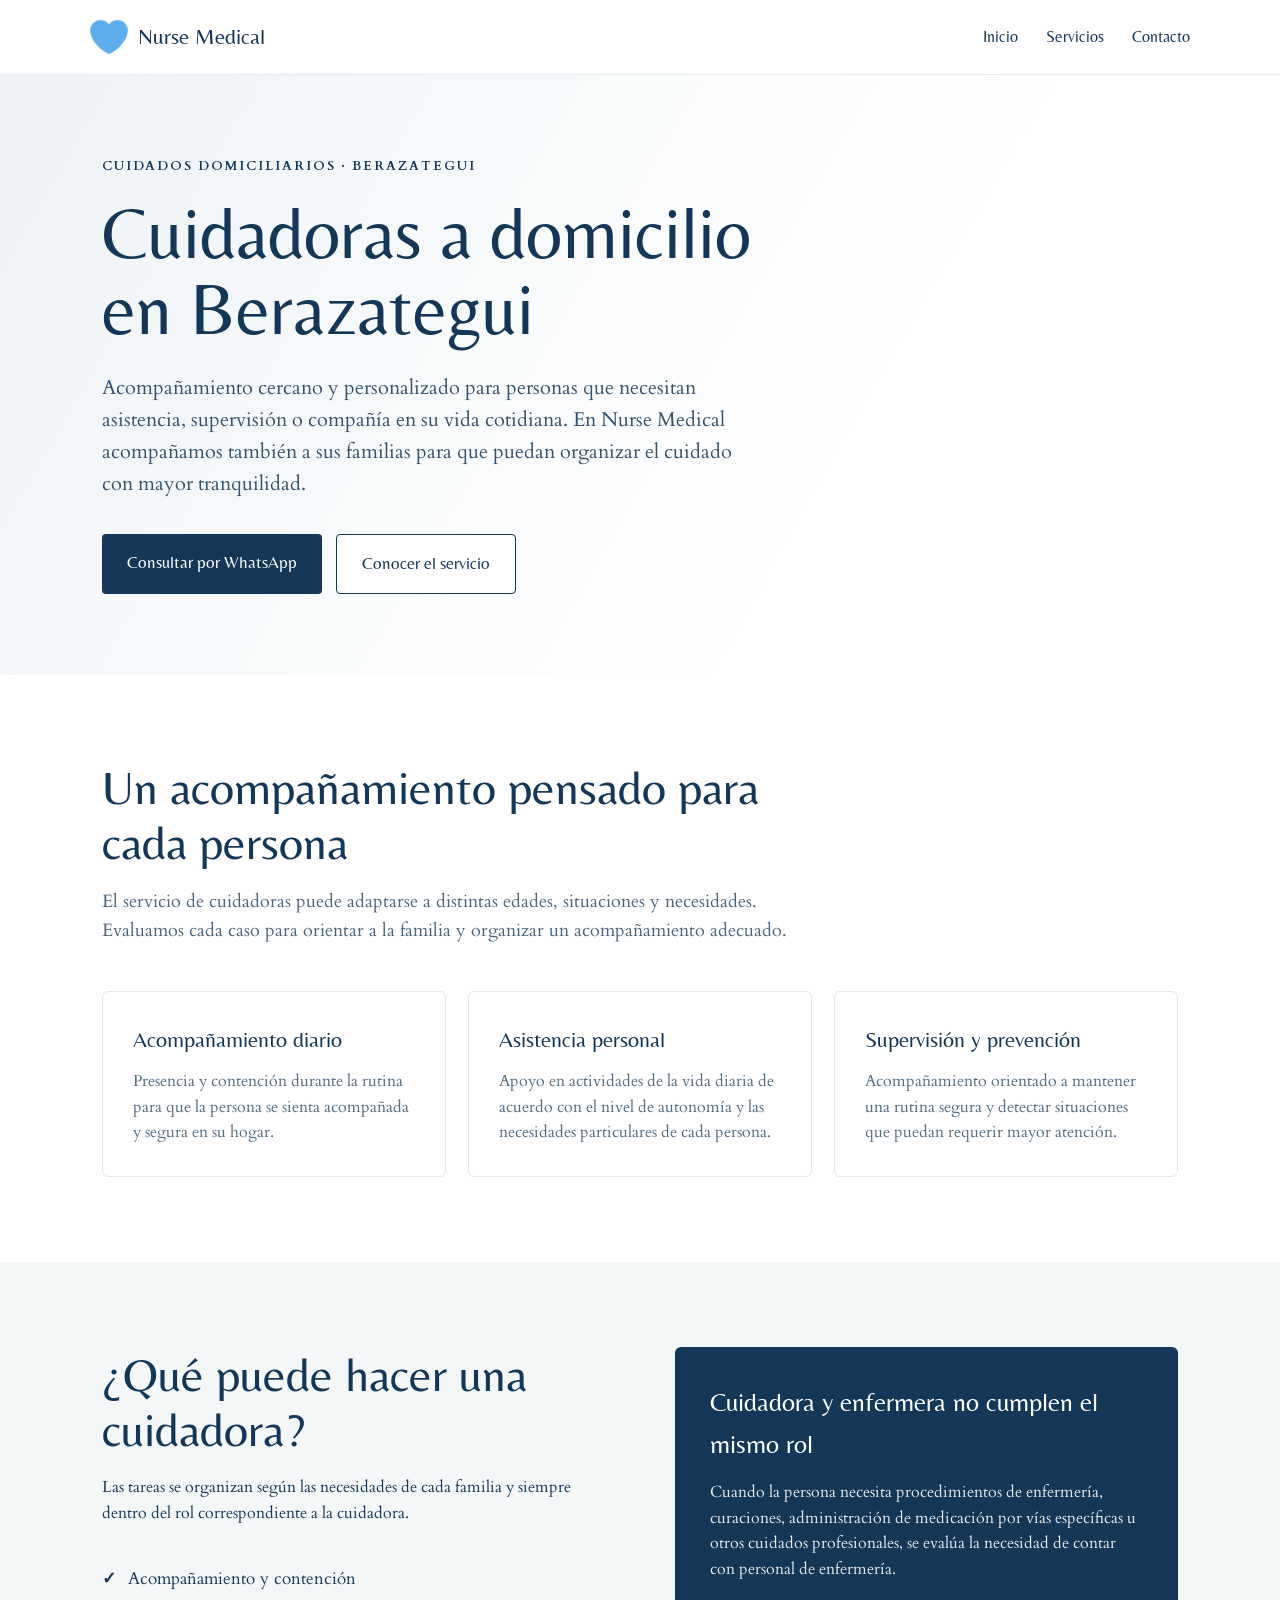
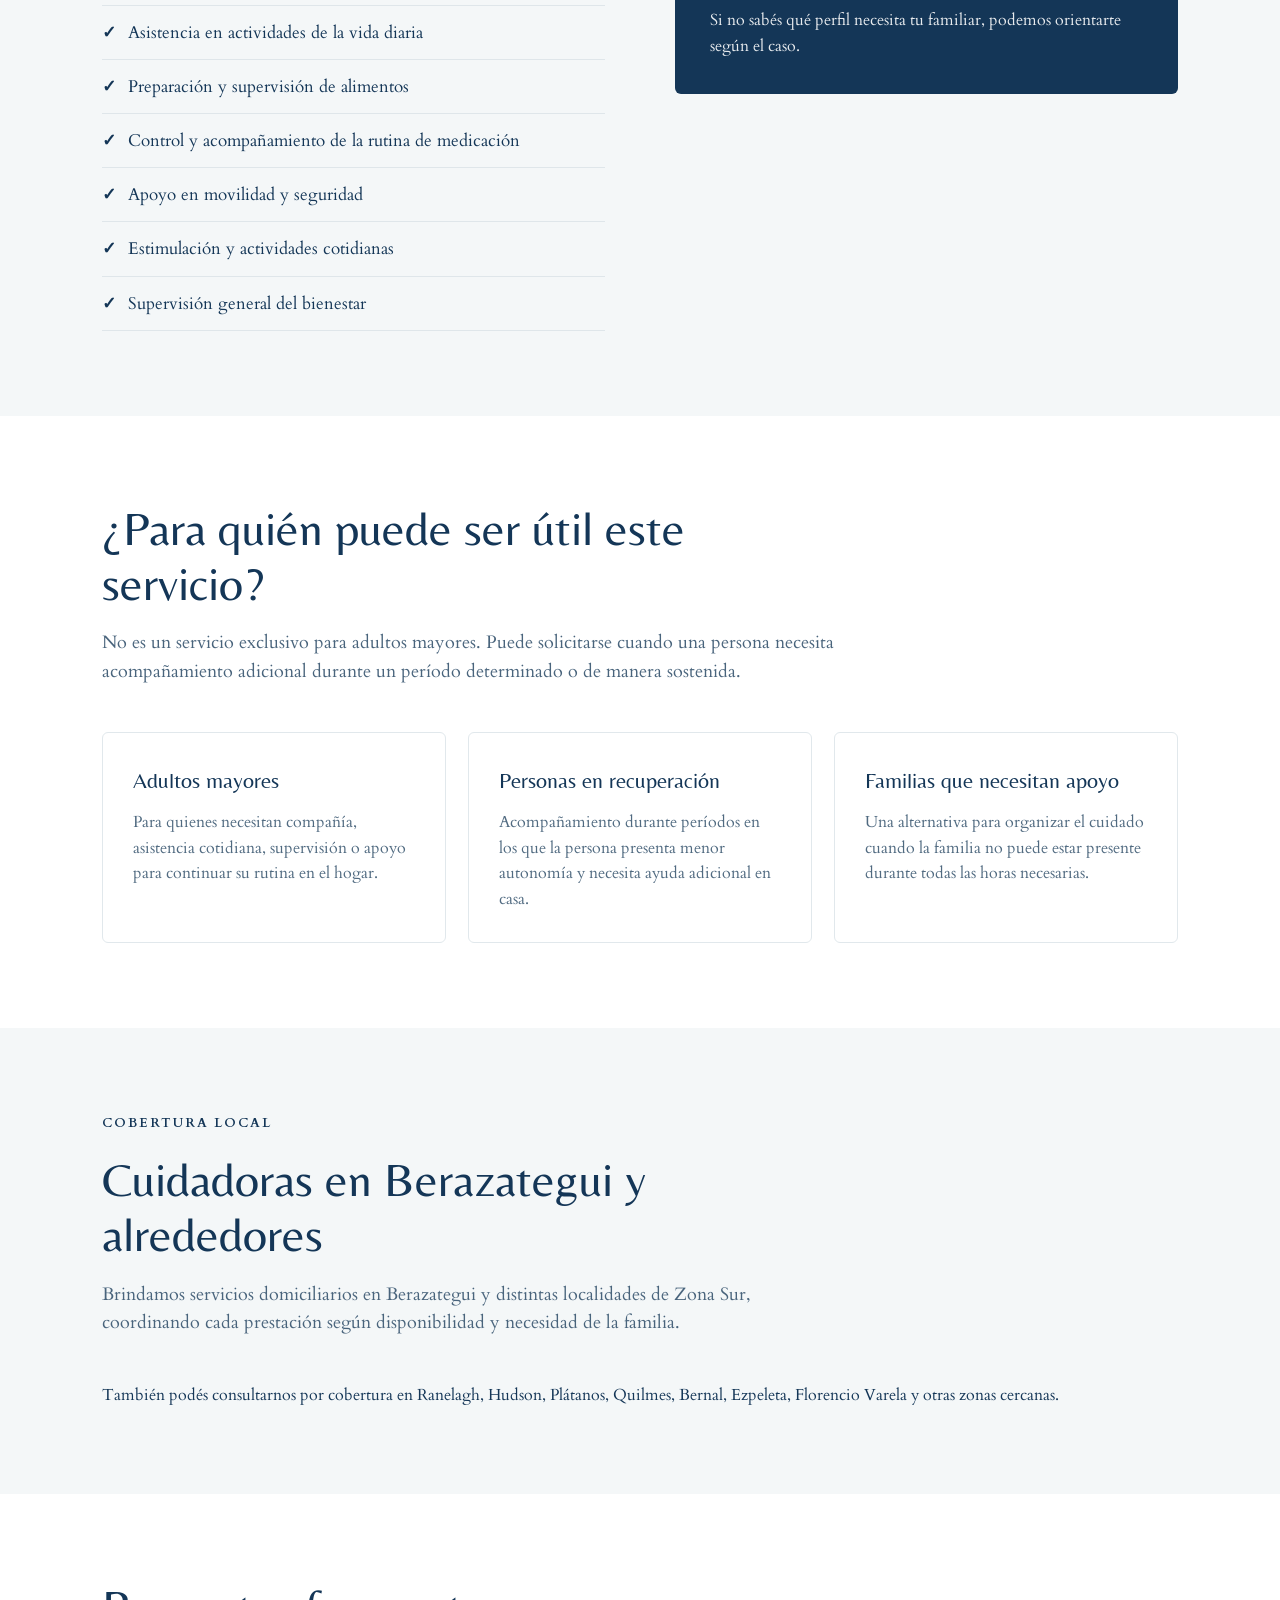
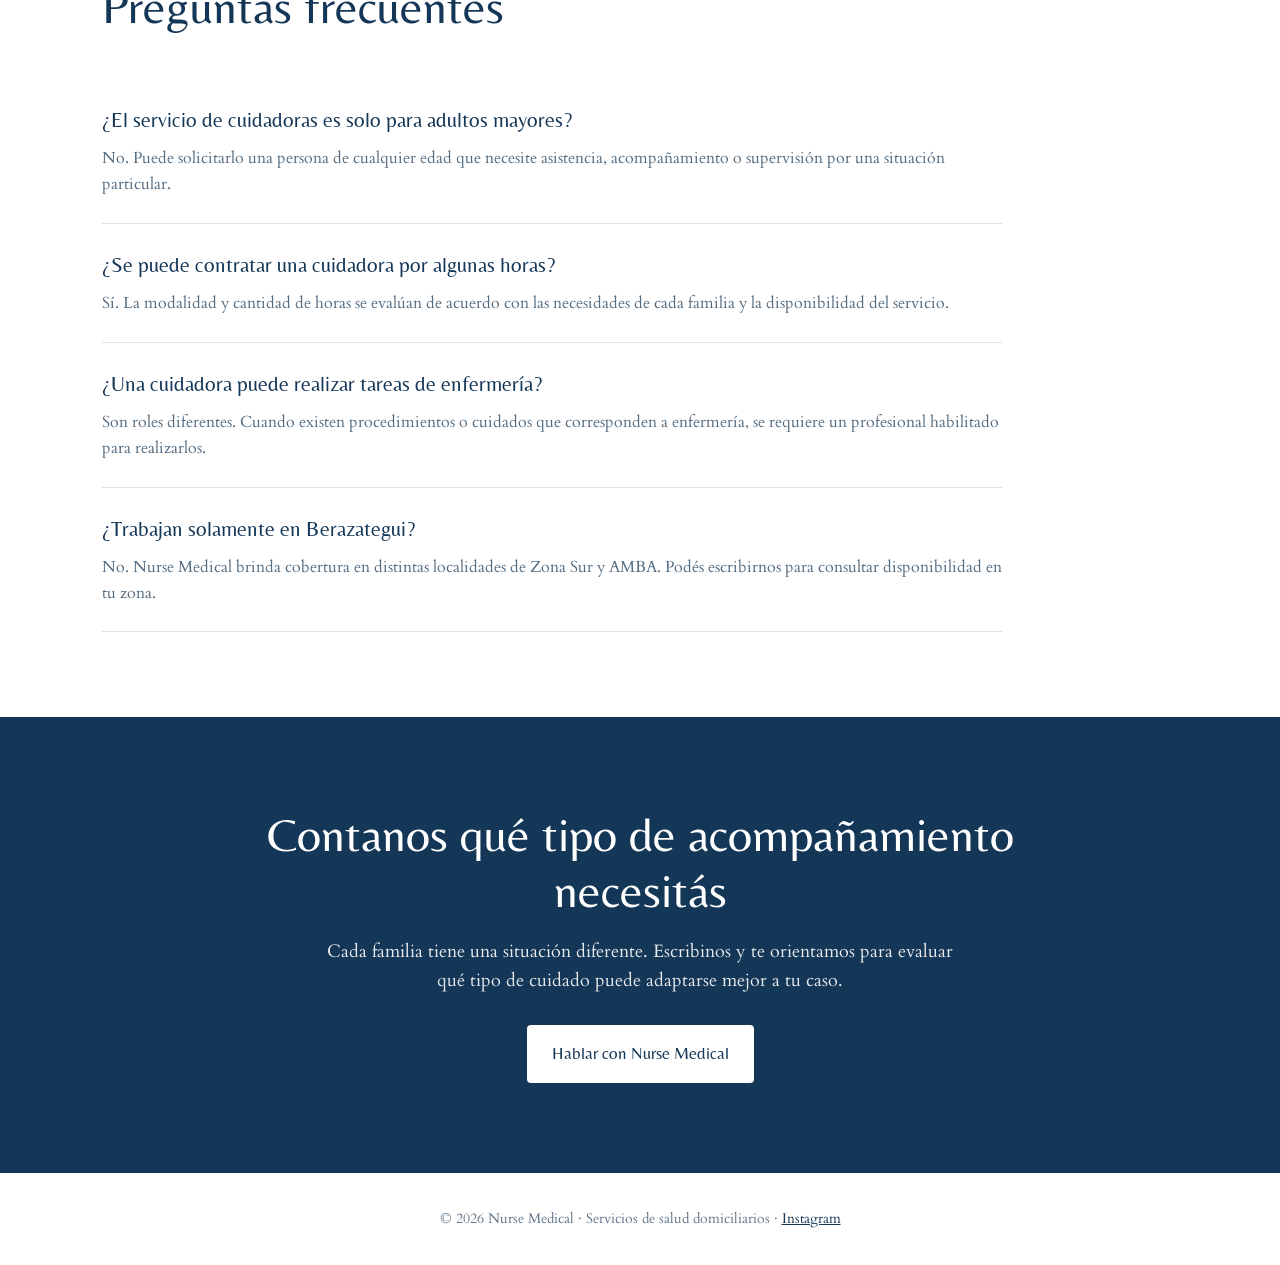
==== cuidadoras-berazategui.html @ 42926d57 "cuidadoras-berazategui.html" ====
<!DOCTYPE html>
<html lang="es-AR">

<head>
  <meta charset="UTF-8">
  <meta name="viewport" content="width=device-width, initial-scale=1.0">

  <title>Cuidadoras en Berazategui | Cuidados a domicilio | Nurse Medical</title>

  <meta name="description"
    content="Servicio de cuidadoras a domicilio en Berazategui. Acompañamiento personalizado para adultos mayores y personas que necesitan asistencia en su rutina diaria.">

  <meta name="robots" content="index, follow">

  <link rel="canonical" href="https://nursemedical.com.ar/cuidadoras-berazategui.html">

  <link rel="icon" type="image/png" href="icon.png">

  <link
    href="https://fonts.googleapis.com/css2?family=Belleza&family=Cardo:wght@400;700&display=swap"
    rel="stylesheet">

  <style>
    * {
      box-sizing: border-box;
      margin: 0;
      padding: 0;
    }

    html {
      scroll-behavior: smooth;
    }

    body {
      font-family: "Cardo", serif;
      color: #143657;
      background: #ffffff;
      line-height: 1.6;
    }

    h1,
    h2,
    h3,
    nav,
    .button {
      font-family: "Belleza", sans-serif;
    }

    header {
      background: #ffffff;
      border-bottom: 1px solid #e8edf1;
      padding: 18px 7%;
      display: flex;
      justify-content: space-between;
      align-items: center;
      position: sticky;
      top: 0;
      z-index: 10;
    }

    .brand {
      display: flex;
      align-items: center;
      gap: 10px;
      text-decoration: none;
      color: #143657;
      font-family: "Belleza", sans-serif;
      font-size: 22px;
    }

    .brand img {
      width: 38px;
      height: 38px;
      object-fit: contain;
    }

    nav {
      display: flex;
      gap: 28px;
    }

    nav a {
      text-decoration: none;
      color: #143657;
      font-size: 16px;
    }

    nav a:hover {
      opacity: .65;
    }

    .hero {
      min-height: 600px;
      display: flex;
      align-items: center;
      padding: 80px 8%;
      background:
        linear-gradient(120deg, #edf3f6 0%, #ffffff 65%);
    }

    .hero-content {
      max-width: 720px;
    }

    .eyebrow {
      text-transform: uppercase;
      letter-spacing: 2px;
      font-size: 13px;
      margin-bottom: 18px;
      font-weight: bold;
    }

    h1 {
      font-size: clamp(42px, 6vw, 72px);
      line-height: 1.05;
      font-weight: 400;
      margin-bottom: 26px;
    }

    .hero p {
      font-size: 20px;
      max-width: 650px;
      margin-bottom: 34px;
      color: #34516c;
    }

    .buttons {
      display: flex;
      gap: 14px;
      flex-wrap: wrap;
    }

    .button {
      display: inline-block;
      padding: 15px 25px;
      border-radius: 4px;
      text-decoration: none;
      font-size: 17px;
      transition: .2s;
    }

    .button-primary {
      background: #143657;
      color: white;
    }

    .button-secondary {
      border: 1px solid #143657;
      color: #143657;
      background: white;
    }

    .button:hover {
      transform: translateY(-2px);
    }

    section {
      padding: 85px 8%;
    }

    .section-light {
      background: #f4f7f8;
    }

    .section-header {
      max-width: 740px;
      margin-bottom: 45px;
    }

    h2 {
      font-size: clamp(32px, 4vw, 48px);
      font-weight: 400;
      line-height: 1.15;
      margin-bottom: 18px;
    }

    .section-header p {
      font-size: 18px;
      color: #49647c;
    }

    .grid {
      display: grid;
      grid-template-columns: repeat(3, 1fr);
      gap: 22px;
    }

    .card {
      background: white;
      padding: 30px;
      border: 1px solid #e1e8ec;
      border-radius: 6px;
    }

    .card h3 {
      font-size: 22px;
      margin-bottom: 12px;
      font-weight: 400;
    }

    .card p {
      color: #506a80;
    }

    .split {
      display: grid;
      grid-template-columns: 1fr 1fr;
      gap: 70px;
      align-items: start;
    }

    .list {
      list-style: none;
      margin-top: 25px;
    }

    .list li {
      padding: 13px 0;
      border-bottom: 1px solid #dfe6ea;
      font-size: 17px;
    }

    .list li::before {
      content: "✓";
      margin-right: 12px;
      font-weight: bold;
    }

    .notice {
      background: #143657;
      color: white;
      padding: 35px;
      border-radius: 6px;
    }

    .notice h3 {
      font-size: 26px;
      margin-bottom: 15px;
      font-weight: 400;
    }

    .notice p {
      opacity: .9;
    }

    .faq {
      max-width: 900px;
    }

    .faq-item {
      padding: 25px 0;
      border-bottom: 1px solid #dbe4e9;
    }

    .faq-item h3 {
      font-size: 21px;
      margin-bottom: 9px;
      font-weight: 400;
    }

    .faq-item p {
      color: #526b80;
    }

    .cta {
      text-align: center;
      background: #143657;
      color: white;
      padding: 90px 8%;
    }

    .cta h2 {
      max-width: 760px;
      margin: 0 auto 20px;
    }

    .cta p {
      font-size: 18px;
      max-width: 650px;
      margin: 0 auto 30px;
      opacity: .9;
    }

    .cta .button {
      background: white;
      color: #143657;
    }

    footer {
      padding: 35px 8%;
      text-align: center;
      font-size: 14px;
      color: #607589;
      background: white;
    }

    footer a {
      color: #143657;
    }

    @media (max-width: 850px) {
      nav {
        display: none;
      }

      .hero {
        min-height: auto;
        padding-top: 70px;
        padding-bottom: 70px;
      }

      .grid,
      .split {
        grid-template-columns: 1fr;
      }

      .split {
        gap: 35px;
      }

      section {
        padding: 65px 7%;
      }
    }
  </style>
</head>

<body>

  <header>
    <a class="brand" href="index.html">
      <img src="icon.png" alt="Nurse Medical">
      Nurse Medical
    </a>

    <nav>
      <a href="index.html">Inicio</a>
      <a href="index.html#servicios">Servicios</a>
      <a href="index.html#contacto">Contacto</a>
    </nav>
  </header>


  <main>

    <section class="hero">
      <div class="hero-content">
        <div class="eyebrow">Cuidados domiciliarios · Berazategui</div>

        <h1>Cuidadoras a domicilio en Berazategui</h1>

        <p>
          Acompañamiento cercano y personalizado para personas que necesitan
          asistencia, supervisión o compañía en su vida cotidiana.
          En Nurse Medical acompañamos también a sus familias para que puedan
          organizar el cuidado con mayor tranquilidad.
        </p>

        <div class="buttons">
          <a class="button button-primary"
            href="https://wa.me/5491135798229"
            target="_blank"
            rel="noopener">
            Consultar por WhatsApp
          </a>

          <a class="button button-secondary" href="#servicio">
            Conocer el servicio
          </a>
        </div>
      </div>
    </section>


    <section id="servicio">
      <div class="section-header">
        <h2>Un acompañamiento pensado para cada persona</h2>

        <p>
          El servicio de cuidadoras puede adaptarse a distintas edades,
          situaciones y necesidades. Evaluamos cada caso para orientar a la
          familia y organizar un acompañamiento adecuado.
        </p>
      </div>

      <div class="grid">

        <article class="card">
          <h3>Acompañamiento diario</h3>
          <p>
            Presencia y contención durante la rutina para que la persona se
            sienta acompañada y segura en su hogar.
          </p>
        </article>

        <article class="card">
          <h3>Asistencia personal</h3>
          <p>
            Apoyo en actividades de la vida diaria de acuerdo con el nivel de
            autonomía y las necesidades particulares de cada persona.
          </p>
        </article>

        <article class="card">
          <h3>Supervisión y prevención</h3>
          <p>
            Acompañamiento orientado a mantener una rutina segura y detectar
            situaciones que puedan requerir mayor atención.
          </p>
        </article>

      </div>
    </section>


    <section class="section-light">

      <div class="split">

        <div>
          <h2>¿Qué puede hacer una cuidadora?</h2>

          <p>
            Las tareas se organizan según las necesidades de cada familia y
            siempre dentro del rol correspondiente a la cuidadora.
          </p>

          <ul class="list">
            <li>Acompañamiento y contención</li>
            <li>Asistencia en actividades de la vida diaria</li>
            <li>Preparación y supervisión de alimentos</li>
            <li>Control y acompañamiento de la rutina de medicación</li>
            <li>Apoyo en movilidad y seguridad</li>
            <li>Estimulación y actividades cotidianas</li>
            <li>Supervisión general del bienestar</li>
          </ul>
        </div>

        <aside class="notice">
          <h3>Cuidadora y enfermera no cumplen el mismo rol</h3>

          <p>
            Cuando la persona necesita procedimientos de enfermería,
            curaciones, administración de medicación por vías específicas u
            otros cuidados profesionales, se evalúa la necesidad de contar con
            personal de enfermería.
          </p>
          <br>
          <p>
            Si no sabés qué perfil necesita tu familiar, podemos orientarte
            según el caso.
          </p>
        </aside>

      </div>

    </section>


    <section>

      <div class="section-header">
        <h2>¿Para quién puede ser útil este servicio?</h2>

        <p>
          No es un servicio exclusivo para adultos mayores. Puede solicitarse
          cuando una persona necesita acompañamiento adicional durante un
          período determinado o de manera sostenida.
        </p>
      </div>

      <div class="grid">

        <article class="card">
          <h3>Adultos mayores</h3>
          <p>
            Para quienes necesitan compañía, asistencia cotidiana,
            supervisión o apoyo para continuar su rutina en el hogar.
          </p>
        </article>

        <article class="card">
          <h3>Personas en recuperación</h3>
          <p>
            Acompañamiento durante períodos en los que la persona presenta
            menor autonomía y necesita ayuda adicional en casa.
          </p>
        </article>

        <article class="card">
          <h3>Familias que necesitan apoyo</h3>
          <p>
            Una alternativa para organizar el cuidado cuando la familia no
            puede estar presente durante todas las horas necesarias.
          </p>
        </article>

      </div>
    </section>


    <section class="section-light">

      <div class="section-header">
        <div class="eyebrow">Cobertura local</div>
        <h2>Cuidadoras en Berazategui y alrededores</h2>

        <p>
          Brindamos servicios domiciliarios en Berazategui y distintas
          localidades de Zona Sur, coordinando cada prestación según
          disponibilidad y necesidad de la familia.
        </p>
      </div>

      <p>
        También podés consultarnos por cobertura en Ranelagh, Hudson,
        Plátanos, Quilmes, Bernal, Ezpeleta, Florencio Varela y otras zonas
        cercanas.
      </p>

    </section>


    <section>

      <div class="section-header">
        <h2>Preguntas frecuentes</h2>
      </div>

      <div class="faq">

        <div class="faq-item">
          <h3>¿El servicio de cuidadoras es solo para adultos mayores?</h3>
          <p>
            No. Puede solicitarlo una persona de cualquier edad que necesite
            asistencia, acompañamiento o supervisión por una situación
            particular.
          </p>
        </div>

        <div class="faq-item">
          <h3>¿Se puede contratar una cuidadora por algunas horas?</h3>
          <p>
            Sí. La modalidad y cantidad de horas se evalúan de acuerdo con las
            necesidades de cada familia y la disponibilidad del servicio.
          </p>
        </div>

        <div class="faq-item">
          <h3>¿Una cuidadora puede realizar tareas de enfermería?</h3>
          <p>
            Son roles diferentes. Cuando existen procedimientos o cuidados que
            corresponden a enfermería, se requiere un profesional habilitado
            para realizarlos.
          </p>
        </div>

        <div class="faq-item">
          <h3>¿Trabajan solamente en Berazategui?</h3>
          <p>
            No. Nurse Medical brinda cobertura en distintas localidades de
            Zona Sur y AMBA. Podés escribirnos para consultar disponibilidad
            en tu zona.
          </p>
        </div>

      </div>

    </section>


    <section class="cta">

      <h2>Contanos qué tipo de acompañamiento necesitás</h2>

      <p>
        Cada familia tiene una situación diferente. Escribinos y te orientamos
        para evaluar qué tipo de cuidado puede adaptarse mejor a tu caso.
      </p>

      <a class="button"
        href="https://wa.me/5491135798229"
        target="_blank"
        rel="noopener">
        Hablar con Nurse Medical
      </a>

    </section>

  </main>


  <footer>
    <p>
      © 2026 Nurse Medical · Servicios de salud domiciliarios ·
      <a href="https://instagram.com/nursemedical.ar"
        target="_blank"
        rel="noopener">
        Instagram
      </a>
    </p>
  </footer>

</body>
</html>
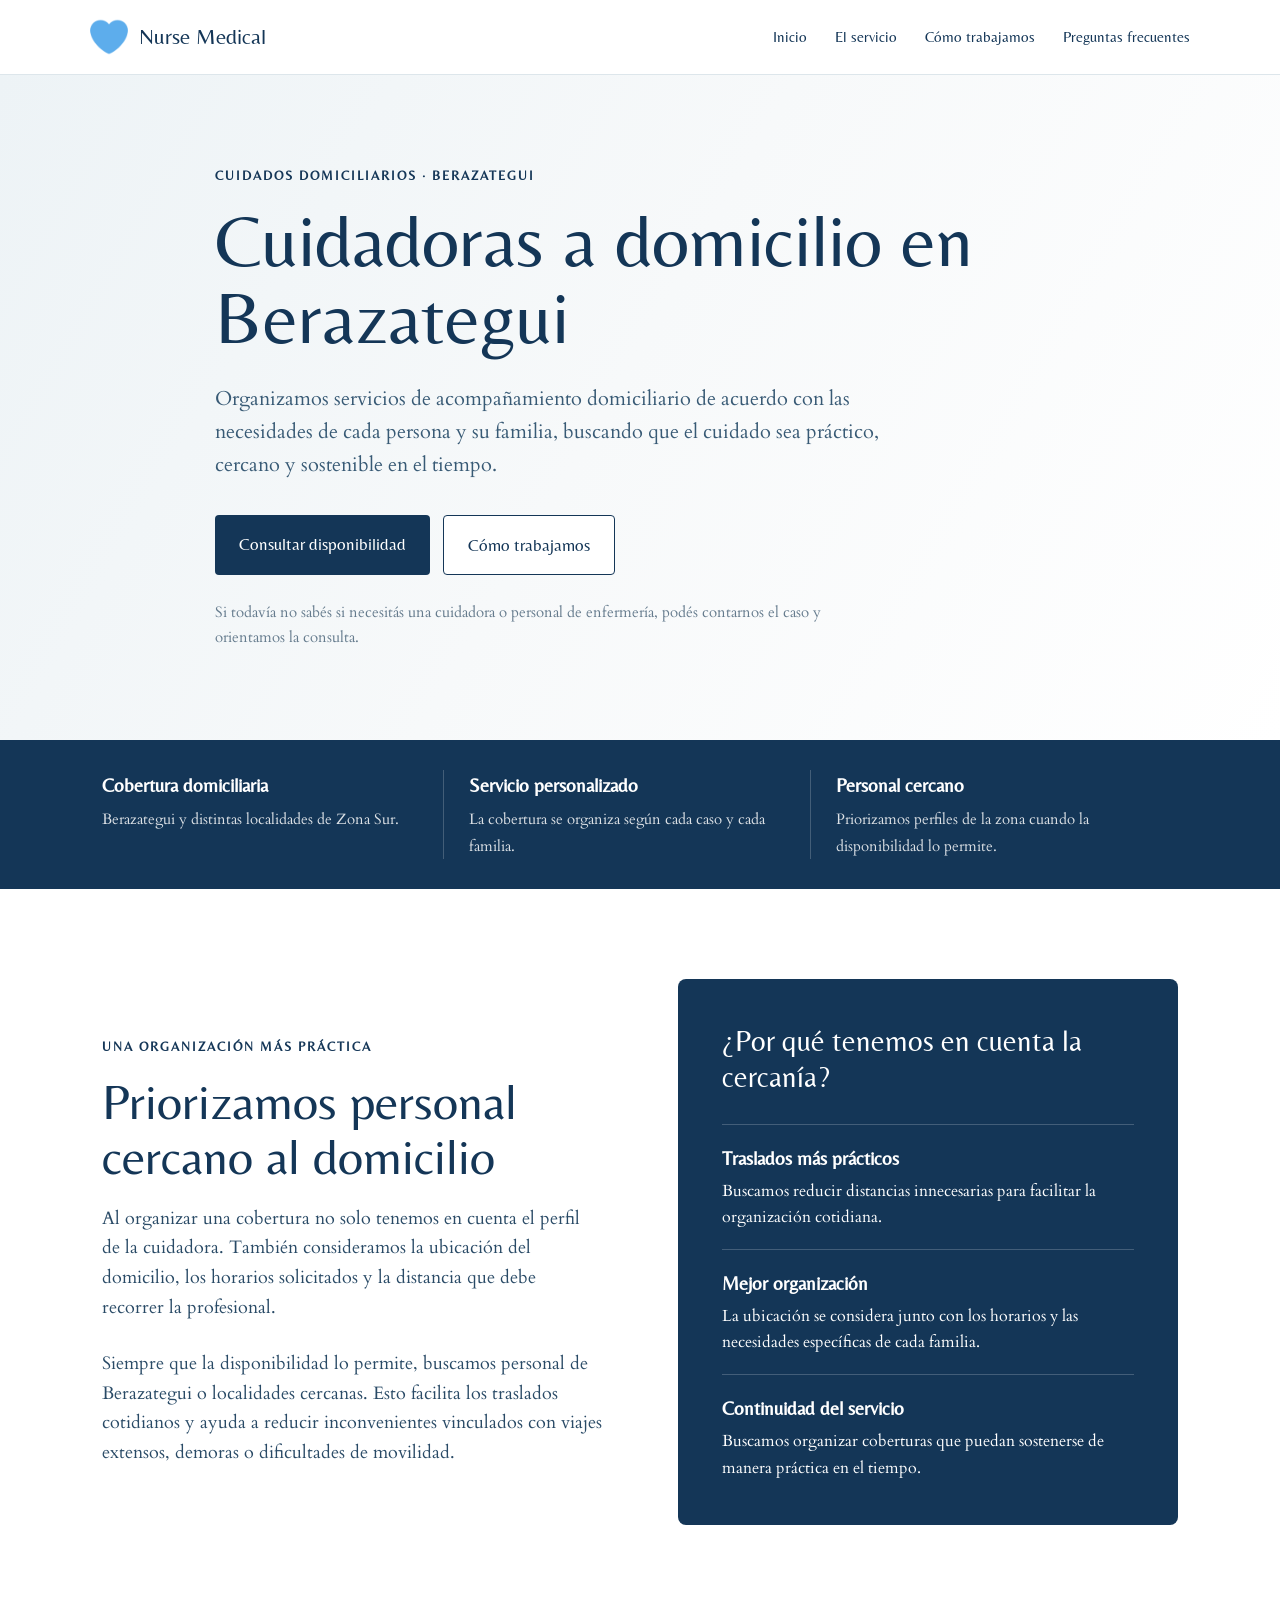
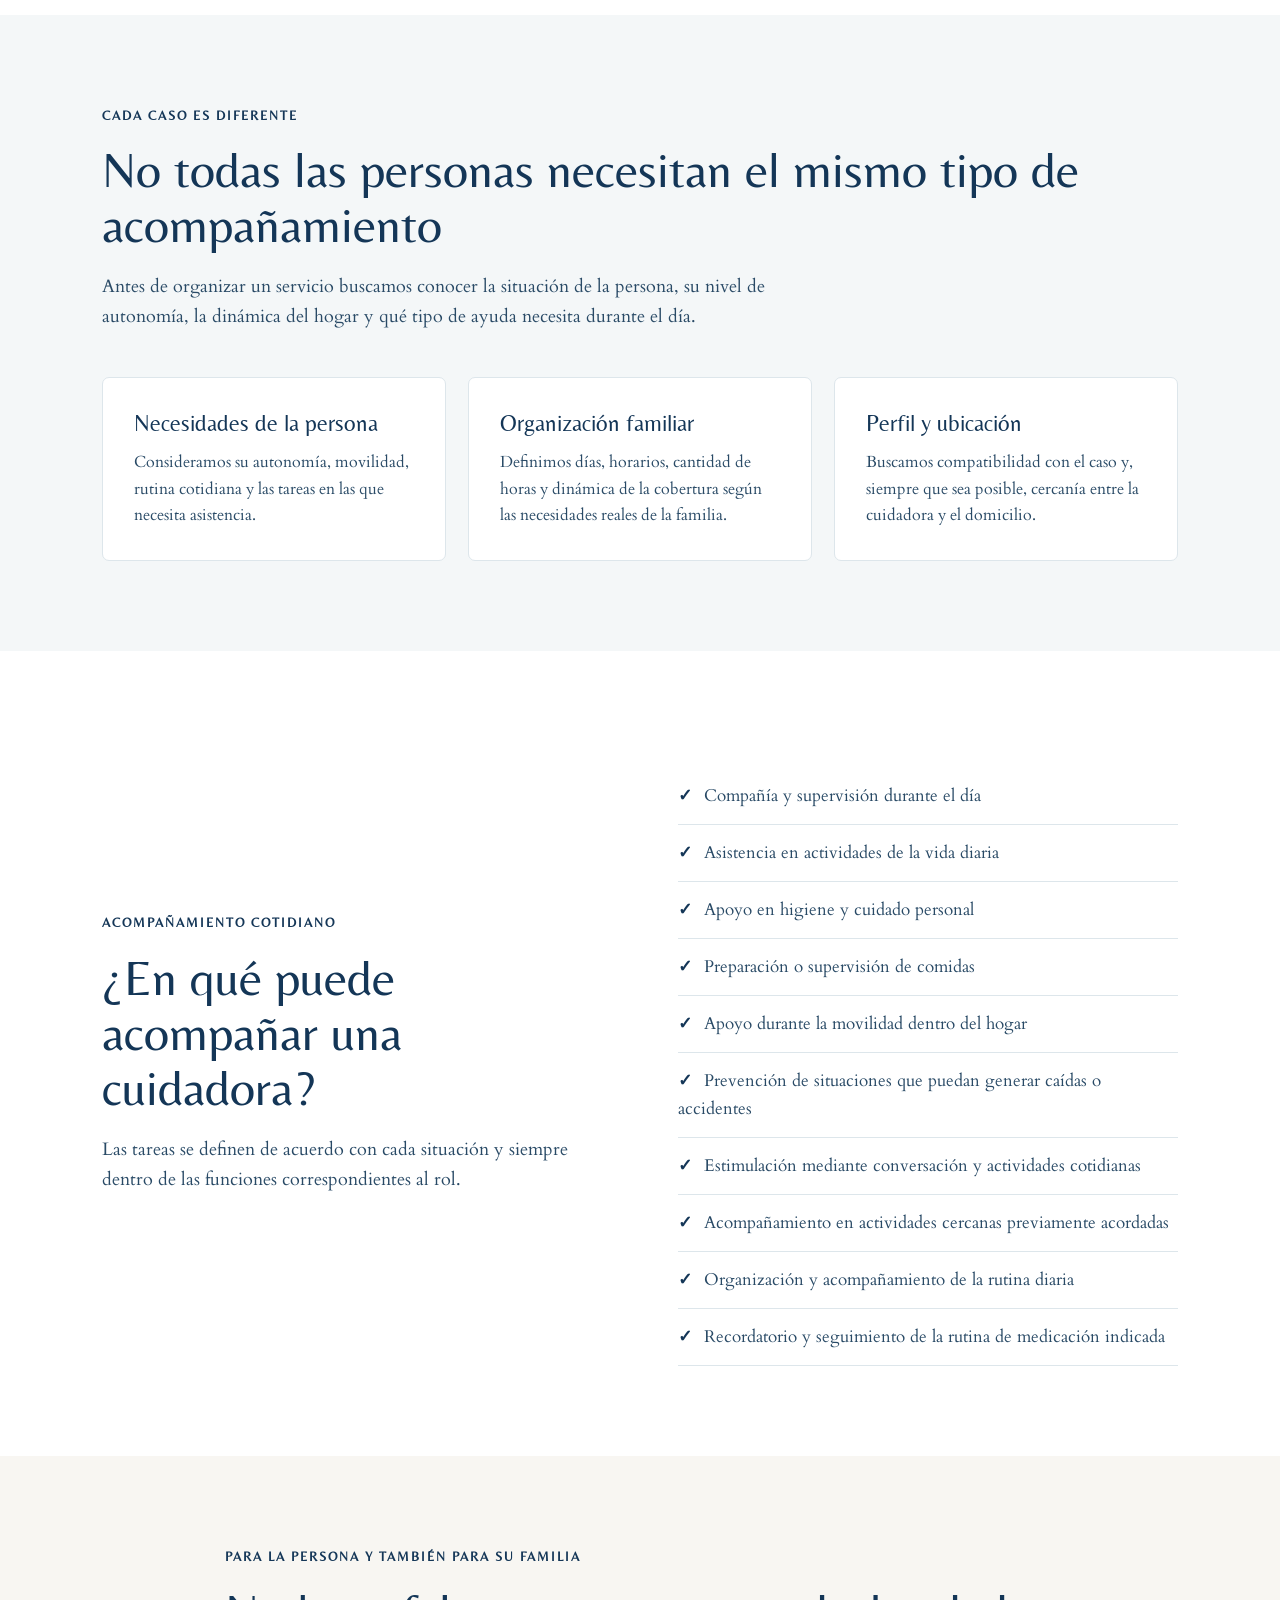
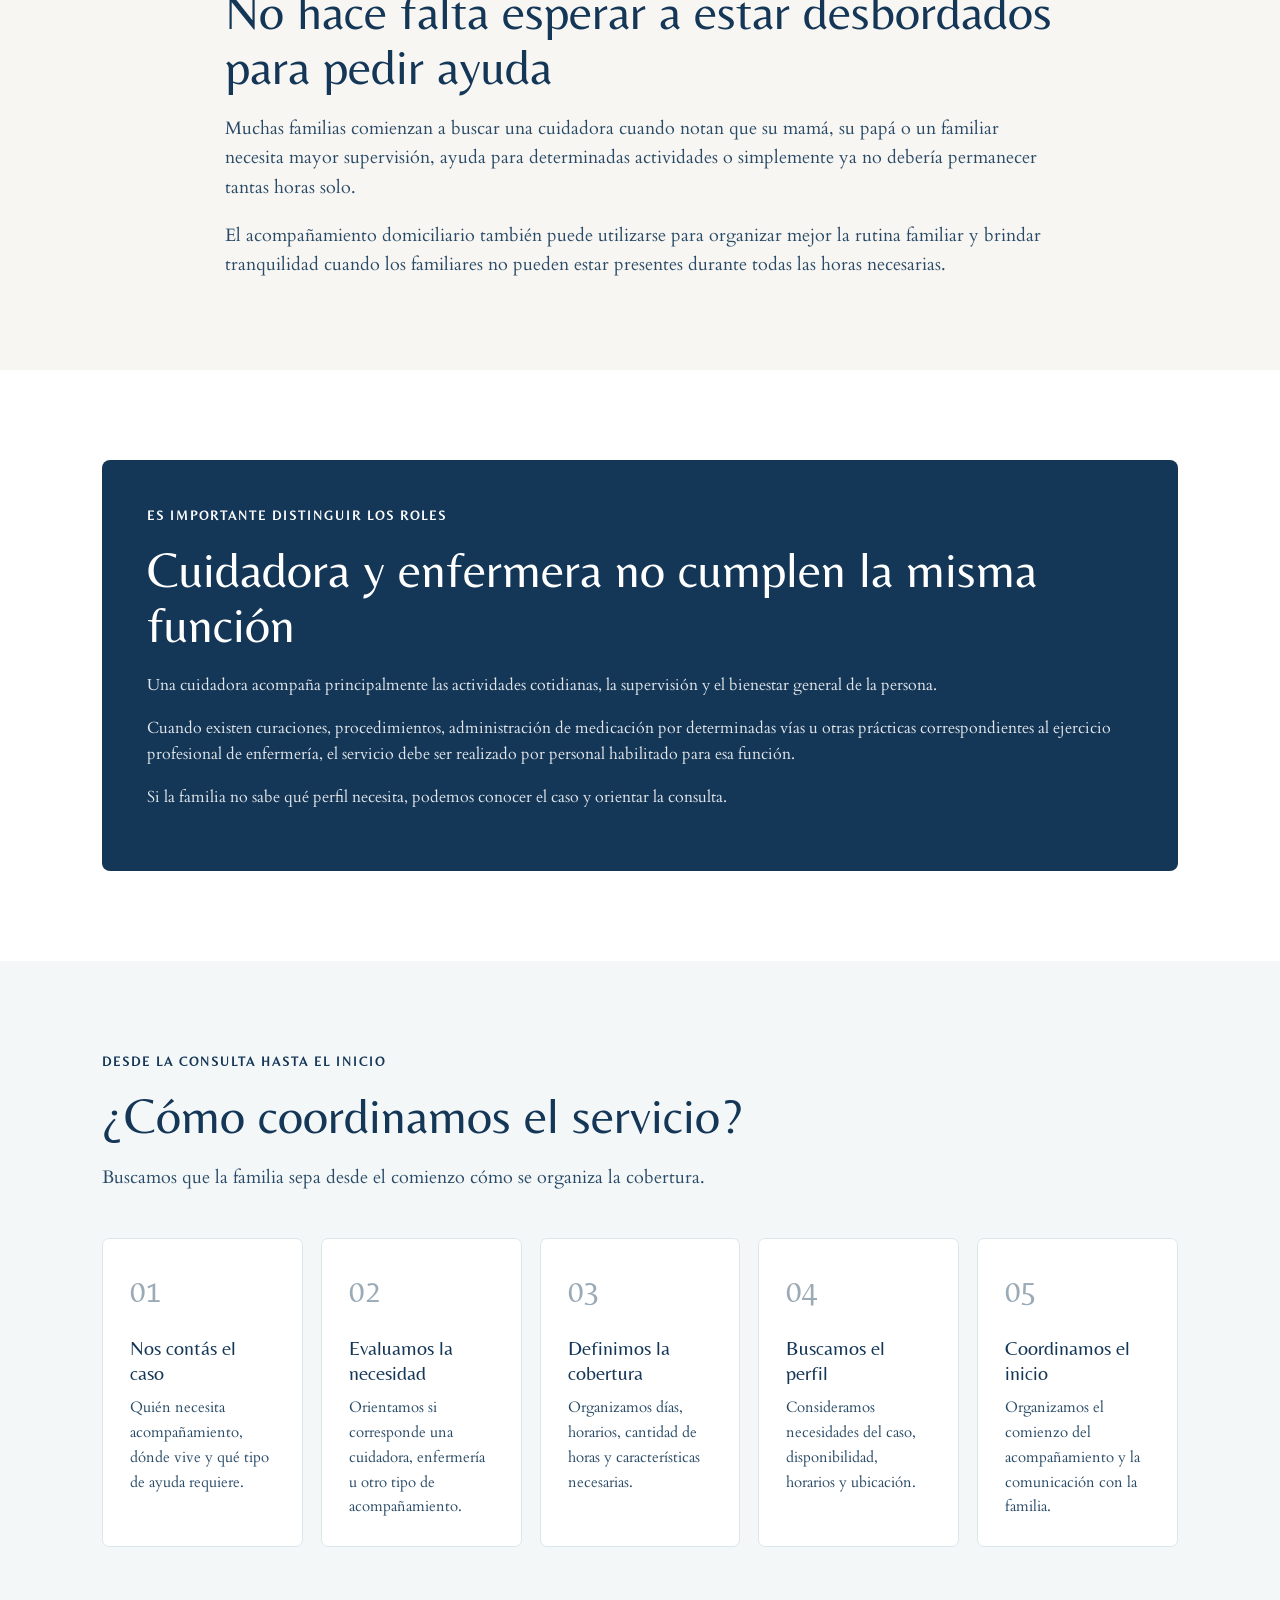
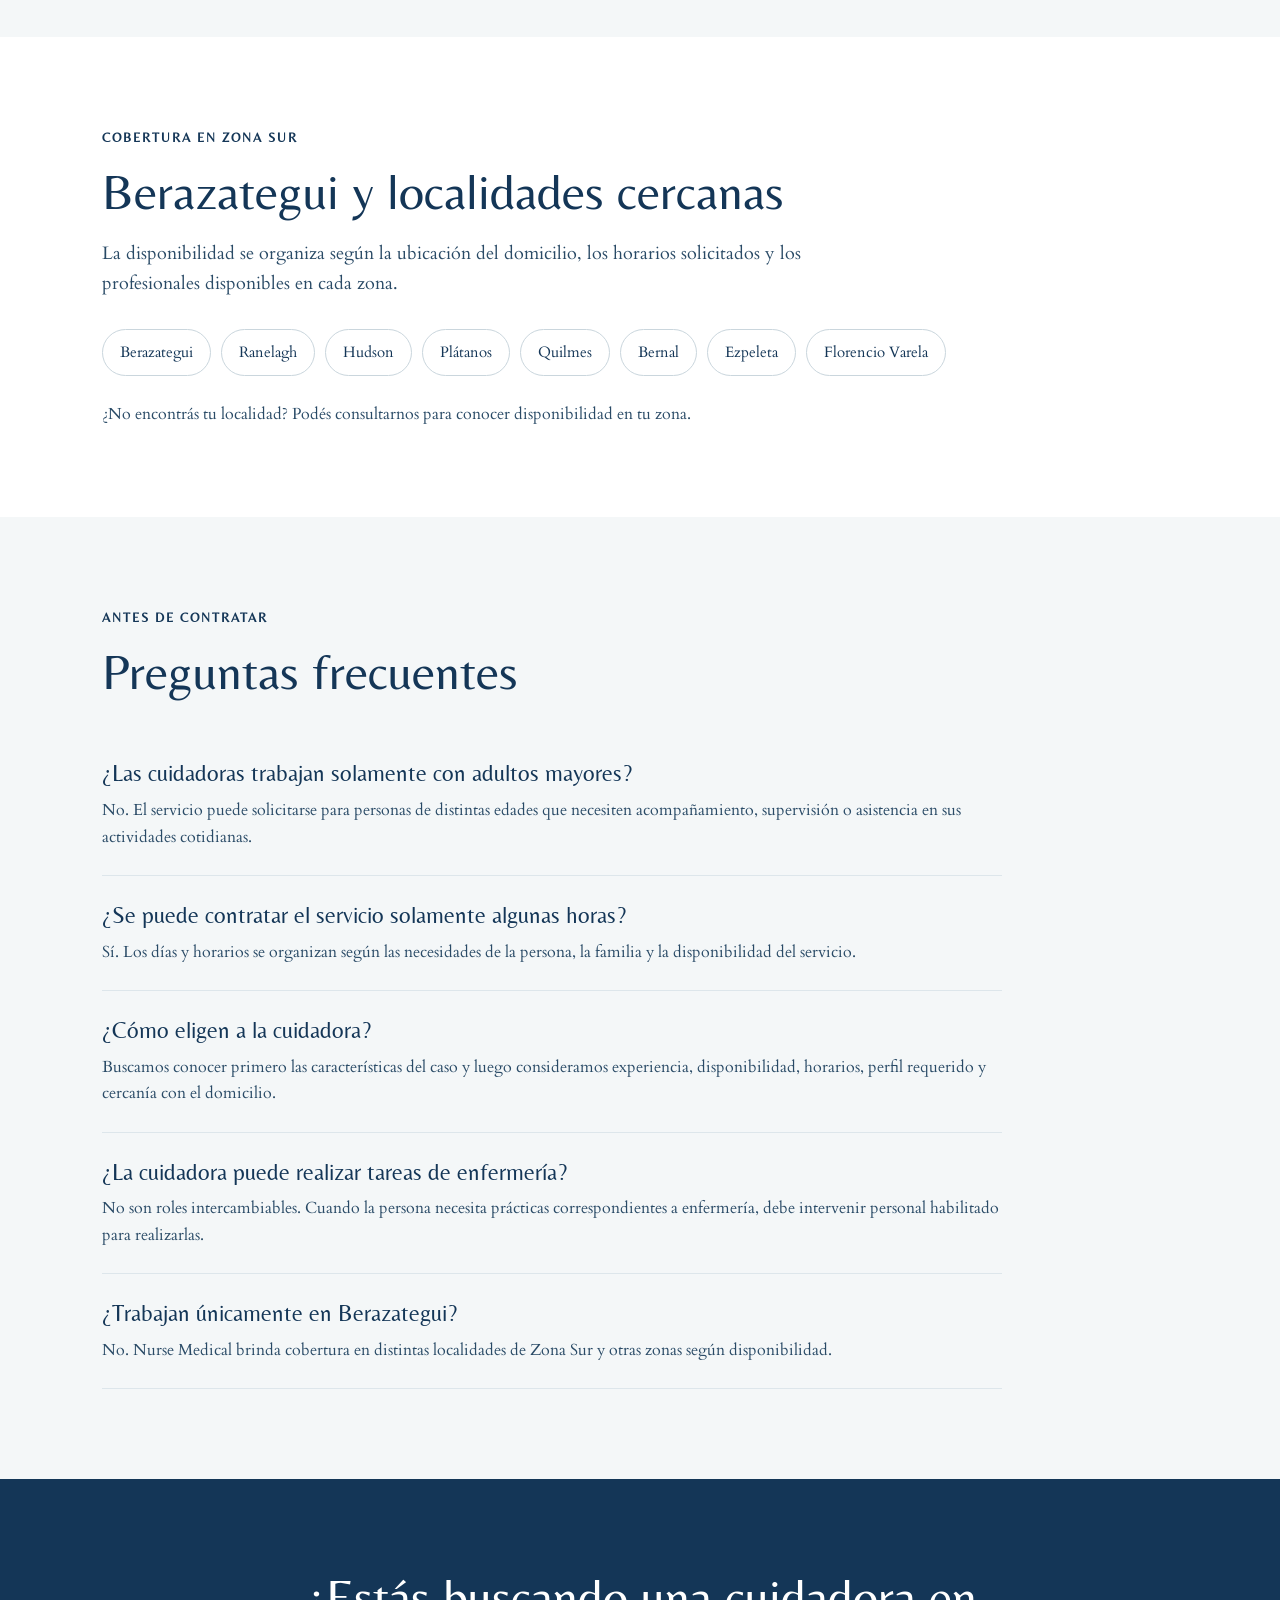
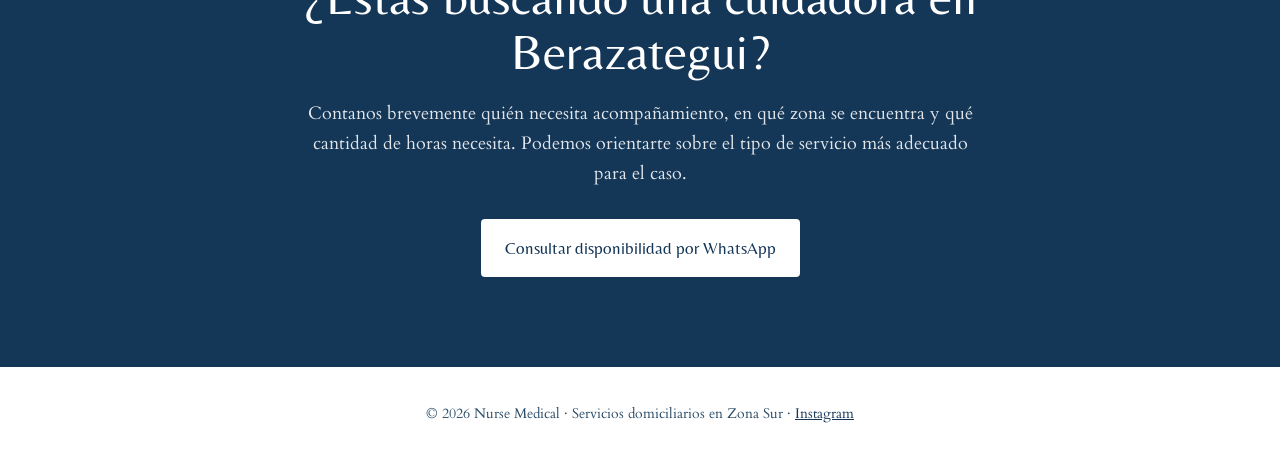
==== commit df6281ff: "Update cuidadoras-berazategui.html" ====
--- a/cuidadoras-berazategui.html
+++ b/cuidadoras-berazategui.html
@@ -5,26 +5,44 @@
   <meta charset="UTF-8">
   <meta name="viewport" content="width=device-width, initial-scale=1.0">
 
-  <title>Cuidadoras en Berazategui | Cuidados a domicilio | Nurse Medical</title>
-
-  <meta name="description"
-    content="Servicio de cuidadoras a domicilio en Berazategui. Acompañamiento personalizado para adultos mayores y personas que necesitan asistencia en su rutina diaria.">
+  <title>Cuidadoras en Berazategui | Cuidado domiciliario | Nurse Medical</title>
+
+  <meta
+    name="description"
+    content="Servicio de cuidadoras a domicilio en Berazategui. Acompañamiento personalizado, personal cercano a la zona y organización del cuidado según las necesidades de cada familia."
+  >
 
   <meta name="robots" content="index, follow">
 
-  <link rel="canonical" href="https://nursemedical.com.ar/cuidadoras-berazategui.html">
+  <link
+    rel="canonical"
+    href="https://nursemedical.com.ar/cuidadoras-berazategui.html"
+  >
 
   <link rel="icon" type="image/png" href="icon.png">
 
   <link
     href="https://fonts.googleapis.com/css2?family=Belleza&family=Cardo:wght@400;700&display=swap"
-    rel="stylesheet">
+    rel="stylesheet"
+  >
 
   <style>
+
+    :root {
+      --blue: #143657;
+      --blue-soft: #234d70;
+      --text: #294a66;
+      --muted: #657b8d;
+      --light: #f4f7f8;
+      --line: #dde6eb;
+      --white: #ffffff;
+      --cream: #f8f6f2;
+    }
+
     * {
-      box-sizing: border-box;
       margin: 0;
       padding: 0;
+      box-sizing: border-box;
     }
 
     html {
@@ -33,37 +51,46 @@
 
     body {
       font-family: "Cardo", serif;
-      color: #143657;
-      background: #ffffff;
-      line-height: 1.6;
+      color: var(--blue);
+      background: var(--white);
+      line-height: 1.65;
     }
 
     h1,
     h2,
     h3,
     nav,
-    .button {
+    .button,
+    .eyebrow,
+    .step-number {
       font-family: "Belleza", sans-serif;
     }
 
+    a {
+      color: inherit;
+    }
+
+    /* HEADER */
+
     header {
-      background: #ffffff;
-      border-bottom: 1px solid #e8edf1;
+      width: 100%;
       padding: 18px 7%;
+      background: rgba(255,255,255,.96);
+      border-bottom: 1px solid var(--line);
       display: flex;
       justify-content: space-between;
       align-items: center;
       position: sticky;
       top: 0;
-      z-index: 10;
+      z-index: 100;
     }
 
     .brand {
       display: flex;
       align-items: center;
-      gap: 10px;
+      gap: 11px;
+      color: var(--blue);
       text-decoration: none;
-      color: #143657;
       font-family: "Belleza", sans-serif;
       font-size: 22px;
     }
@@ -77,529 +104,1121 @@
     nav {
       display: flex;
       gap: 28px;
+      align-items: center;
     }
 
     nav a {
       text-decoration: none;
-      color: #143657;
-      font-size: 16px;
+      color: var(--blue);
+      font-size: 15px;
+      transition: .2s;
     }
 
     nav a:hover {
-      opacity: .65;
-    }
-
-    .hero {
-      min-height: 600px;
-      display: flex;
-      align-items: center;
-      padding: 80px 8%;
-      background:
-        linear-gradient(120deg, #edf3f6 0%, #ffffff 65%);
-    }
-
-    .hero-content {
-      max-width: 720px;
+      opacity: .6;
+    }
+
+    /* GENERAL */
+
+    section {
+      padding: 90px 8%;
+    }
+
+    .container {
+      max-width: 1180px;
+      margin: 0 auto;
     }
 
     .eyebrow {
       text-transform: uppercase;
       letter-spacing: 2px;
       font-size: 13px;
-      margin-bottom: 18px;
-      font-weight: bold;
+      margin-bottom: 16px;
+      font-weight: 700;
     }
 
     h1 {
-      font-size: clamp(42px, 6vw, 72px);
-      line-height: 1.05;
+      font-size: clamp(44px, 6vw, 74px);
+      line-height: 1.04;
       font-weight: 400;
+      max-width: 900px;
       margin-bottom: 26px;
     }
 
-    .hero p {
+    h2 {
+      font-size: clamp(34px, 4vw, 50px);
+      line-height: 1.1;
+      font-weight: 400;
+      margin-bottom: 20px;
+    }
+
+    h3 {
+      font-size: 23px;
+      line-height: 1.25;
+      font-weight: 400;
+    }
+
+    p {
+      color: var(--text);
+    }
+
+    .intro {
+      max-width: 750px;
+      font-size: 18px;
+      color: var(--text);
+    }
+
+    /* HERO */
+
+    .hero {
+      min-height: 650px;
+      display: flex;
+      align-items: center;
+      background:
+        linear-gradient(
+          120deg,
+          #edf3f6 0%,
+          #f7f9fa 48%,
+          #ffffff 100%
+        );
+    }
+
+    .hero-content {
+      max-width: 850px;
+    }
+
+    .hero-text {
       font-size: 20px;
+      max-width: 720px;
+      margin-bottom: 34px;
+      color: #385a75;
+    }
+
+    .hero-note {
+      margin-top: 25px;
+      font-size: 15px;
+      color: var(--muted);
       max-width: 650px;
-      margin-bottom: 34px;
-      color: #34516c;
-    }
+    }
+
+    /* BUTTONS */
 
     .buttons {
       display: flex;
-      gap: 14px;
       flex-wrap: wrap;
+      gap: 13px;
     }
 
     .button {
       display: inline-block;
-      padding: 15px 25px;
+      padding: 15px 24px;
       border-radius: 4px;
       text-decoration: none;
       font-size: 17px;
-      transition: .2s;
-    }
-
-    .button-primary {
-      background: #143657;
-      color: white;
-    }
-
-    .button-secondary {
-      border: 1px solid #143657;
-      color: #143657;
-      background: white;
+      transition: .2s ease;
     }
 
     .button:hover {
       transform: translateY(-2px);
     }
 
-    section {
-      padding: 85px 8%;
-    }
-
-    .section-light {
-      background: #f4f7f8;
-    }
-
-    .section-header {
-      max-width: 740px;
-      margin-bottom: 45px;
-    }
-
-    h2 {
-      font-size: clamp(32px, 4vw, 48px);
-      font-weight: 400;
-      line-height: 1.15;
-      margin-bottom: 18px;
-    }
-
-    .section-header p {
-      font-size: 18px;
-      color: #49647c;
-    }
-
-    .grid {
+    .button-primary {
+      background: var(--blue);
+      color: var(--white);
+    }
+
+    .button-secondary {
+      background: var(--white);
+      color: var(--blue);
+      border: 1px solid var(--blue);
+    }
+
+    /* TRUST STRIP */
+
+    .trust-strip {
+      background: var(--blue);
+      color: var(--white);
+      padding: 30px 8%;
+    }
+
+    .trust-grid {
+      max-width: 1180px;
+      margin: auto;
       display: grid;
-      grid-template-columns: repeat(3, 1fr);
-      gap: 22px;
-    }
-
-    .card {
-      background: white;
-      padding: 30px;
-      border: 1px solid #e1e8ec;
-      border-radius: 6px;
-    }
-
-    .card h3 {
-      font-size: 22px;
-      margin-bottom: 12px;
-      font-weight: 400;
-    }
-
-    .card p {
-      color: #506a80;
-    }
+      grid-template-columns: repeat(3,1fr);
+      gap: 25px;
+    }
+
+    .trust-item {
+      padding-right: 25px;
+      border-right: 1px solid rgba(255,255,255,.2);
+    }
+
+    .trust-item:last-child {
+      border-right: none;
+    }
+
+    .trust-item strong {
+      display: block;
+      font-family: "Belleza", sans-serif;
+      font-size: 19px;
+      margin-bottom: 5px;
+    }
+
+    .trust-item span {
+      font-size: 15px;
+      opacity: .85;
+    }
+
+    /* SPLIT */
 
     .split {
       display: grid;
       grid-template-columns: 1fr 1fr;
-      gap: 70px;
-      align-items: start;
-    }
-
-    .list {
+      gap: 75px;
+      align-items: center;
+    }
+
+    .section-light {
+      background: var(--light);
+    }
+
+    .section-cream {
+      background: var(--cream);
+    }
+
+    /* LOCAL */
+
+    .local-card {
+      background: var(--blue);
+      color: var(--white);
+      padding: 44px;
+      border-radius: 8px;
+    }
+
+    .local-card h3 {
+      font-size: 29px;
+      margin-bottom: 18px;
+    }
+
+    .local-card p {
+      color: rgba(255,255,255,.88);
+    }
+
+    .local-points {
+      margin-top: 28px;
+      display: grid;
+      gap: 18px;
+    }
+
+    .local-point {
+      border-top: 1px solid rgba(255,255,255,.2);
+      padding-top: 18px;
+    }
+
+    .local-point strong {
+      display: block;
+      font-family: "Belleza", sans-serif;
+      margin-bottom: 4px;
+      font-size: 19px;
+    }
+
+    /* CARDS */
+
+    .cards {
+      display: grid;
+      grid-template-columns: repeat(3,1fr);
+      gap: 22px;
+      margin-top: 45px;
+    }
+
+    .card {
+      padding: 31px;
+      background: var(--white);
+      border: 1px solid var(--line);
+      border-radius: 7px;
+    }
+
+    .card h3 {
+      margin-bottom: 12px;
+    }
+
+    .card p {
+      color: var(--text);
+    }
+
+    /* LIST */
+
+    .clean-list {
       list-style: none;
-      margin-top: 25px;
-    }
-
-    .list li {
-      padding: 13px 0;
-      border-bottom: 1px solid #dfe6ea;
+      margin-top: 27px;
+    }
+
+    .clean-list li {
+      padding: 14px 0;
+      border-bottom: 1px solid var(--line);
+      color: var(--text);
       font-size: 17px;
     }
 
-    .list li::before {
+    .clean-list li::before {
       content: "✓";
+      font-weight: bold;
+      color: var(--blue);
       margin-right: 12px;
-      font-weight: bold;
-    }
-
-    .notice {
-      background: #143657;
-      color: white;
-      padding: 35px;
-      border-radius: 6px;
-    }
-
-    .notice h3 {
-      font-size: 26px;
-      margin-bottom: 15px;
-      font-weight: 400;
-    }
-
-    .notice p {
-      opacity: .9;
-    }
+    }
+
+    /* PROCESS */
+
+    .process {
+      display: grid;
+      grid-template-columns: repeat(5,1fr);
+      gap: 18px;
+      margin-top: 45px;
+    }
+
+    .step {
+      background: var(--white);
+      border: 1px solid var(--line);
+      padding: 27px;
+      border-radius: 7px;
+    }
+
+    .step-number {
+      display: block;
+      font-size: 31px;
+      color: #9aaab6;
+      margin-bottom: 18px;
+    }
+
+    .step h3 {
+      font-size: 20px;
+      margin-bottom: 10px;
+    }
+
+    .step p {
+      font-size: 15px;
+    }
+
+    /* DIFFERENCE */
+
+    .difference-box {
+      background: var(--blue);
+      color: var(--white);
+      padding: 45px;
+      border-radius: 8px;
+    }
+
+    .difference-box h2 {
+      color: var(--white);
+    }
+
+    .difference-box p {
+      color: rgba(255,255,255,.88);
+      margin-bottom: 16px;
+    }
+
+    /* FAMILY */
+
+    .family-copy {
+      max-width: 830px;
+    }
+
+    .family-copy p {
+      font-size: 18px;
+      margin-top: 18px;
+    }
+
+    /* COVERAGE */
+
+    .areas {
+      display: flex;
+      flex-wrap: wrap;
+      gap: 10px;
+      margin-top: 30px;
+    }
+
+    .area {
+      padding: 10px 17px;
+      border: 1px solid #cad6dd;
+      background: white;
+      border-radius: 30px;
+      font-size: 15px;
+    }
+
+    /* FAQ */
 
     .faq {
       max-width: 900px;
+      margin-top: 35px;
     }
 
     .faq-item {
       padding: 25px 0;
-      border-bottom: 1px solid #dbe4e9;
+      border-bottom: 1px solid var(--line);
     }
 
     .faq-item h3 {
-      font-size: 21px;
       margin-bottom: 9px;
-      font-weight: 400;
-    }
-
-    .faq-item p {
-      color: #526b80;
-    }
+    }
+
+    /* CTA */
 
     .cta {
+      background: var(--blue);
+      color: var(--white);
       text-align: center;
-      background: #143657;
-      color: white;
-      padding: 90px 8%;
     }
 
     .cta h2 {
-      max-width: 760px;
+      color: var(--white);
+      max-width: 780px;
       margin: 0 auto 20px;
     }
 
     .cta p {
+      color: rgba(255,255,255,.88);
+      max-width: 690px;
+      margin: 0 auto 31px;
       font-size: 18px;
-      max-width: 650px;
-      margin: 0 auto 30px;
-      opacity: .9;
     }
 
     .cta .button {
       background: white;
-      color: #143657;
-    }
+      color: var(--blue);
+    }
+
+    /* FOOTER */
 
     footer {
       padding: 35px 8%;
       text-align: center;
+      color: var(--muted);
       font-size: 14px;
-      color: #607589;
-      background: white;
     }
 
     footer a {
-      color: #143657;
-    }
-
-    @media (max-width: 850px) {
+      color: var(--blue);
+    }
+
+    /* MOBILE */
+
+    @media(max-width: 900px) {
+
       nav {
         display: none;
       }
 
-      .hero {
-        min-height: auto;
-        padding-top: 70px;
-        padding-bottom: 70px;
-      }
-
-      .grid,
-      .split {
-        grid-template-columns: 1fr;
-      }
-
-      .split {
-        gap: 35px;
-      }
-
       section {
         padding: 65px 7%;
       }
-    }
+
+      .hero {
+        min-height: auto;
+        padding-top: 75px;
+        padding-bottom: 75px;
+      }
+
+      .split,
+      .cards,
+      .trust-grid,
+      .process {
+        grid-template-columns: 1fr;
+      }
+
+      .trust-item {
+        border-right: none;
+        border-bottom: 1px solid rgba(255,255,255,.2);
+        padding-bottom: 20px;
+      }
+
+      .trust-item:last-child {
+        border-bottom: none;
+      }
+
+      .local-card,
+      .difference-box {
+        padding: 32px;
+      }
+
+    }
+
   </style>
+
+  <script type="application/ld+json">
+  {
+    "@context": "https://schema.org",
+    "@type": "Service",
+    "name": "Cuidadoras a domicilio en Berazategui",
+    "provider": {
+      "@type": "Organization",
+      "name": "Nurse Medical",
+      "url": "https://nursemedical.com.ar/"
+    },
+    "areaServed": [
+      "Berazategui",
+      "Ranelagh",
+      "Hudson",
+      "Plátanos",
+      "Quilmes",
+      "Bernal",
+      "Ezpeleta",
+      "Florencio Varela"
+    ],
+    "url": "https://nursemedical.com.ar/cuidadoras-berazategui.html"
+  }
+  </script>
+
 </head>
 
+
 <body>
 
-  <header>
-    <a class="brand" href="index.html">
-      <img src="icon.png" alt="Nurse Medical">
-      Nurse Medical
-    </a>
-
-    <nav>
-      <a href="index.html">Inicio</a>
-      <a href="index.html#servicios">Servicios</a>
-      <a href="index.html#contacto">Contacto</a>
-    </nav>
-  </header>
-
-
-  <main>
-
-    <section class="hero">
-      <div class="hero-content">
-        <div class="eyebrow">Cuidados domiciliarios · Berazategui</div>
-
-        <h1>Cuidadoras a domicilio en Berazategui</h1>
-
-        <p>
-          Acompañamiento cercano y personalizado para personas que necesitan
-          asistencia, supervisión o compañía en su vida cotidiana.
-          En Nurse Medical acompañamos también a sus familias para que puedan
-          organizar el cuidado con mayor tranquilidad.
-        </p>
-
-        <div class="buttons">
-          <a class="button button-primary"
-            href="https://wa.me/5491135798229"
-            target="_blank"
-            rel="noopener">
-            Consultar por WhatsApp
-          </a>
-
-          <a class="button button-secondary" href="#servicio">
-            Conocer el servicio
-          </a>
-        </div>
-      </div>
-    </section>
-
-
-    <section id="servicio">
-      <div class="section-header">
-        <h2>Un acompañamiento pensado para cada persona</h2>
-
-        <p>
-          El servicio de cuidadoras puede adaptarse a distintas edades,
-          situaciones y necesidades. Evaluamos cada caso para orientar a la
-          familia y organizar un acompañamiento adecuado.
-        </p>
-      </div>
-
-      <div class="grid">
-
-        <article class="card">
-          <h3>Acompañamiento diario</h3>
-          <p>
-            Presencia y contención durante la rutina para que la persona se
-            sienta acompañada y segura en su hogar.
-          </p>
-        </article>
-
-        <article class="card">
-          <h3>Asistencia personal</h3>
-          <p>
-            Apoyo en actividades de la vida diaria de acuerdo con el nivel de
-            autonomía y las necesidades particulares de cada persona.
-          </p>
-        </article>
-
-        <article class="card">
-          <h3>Supervisión y prevención</h3>
-          <p>
-            Acompañamiento orientado a mantener una rutina segura y detectar
-            situaciones que puedan requerir mayor atención.
-          </p>
-        </article>
-
-      </div>
-    </section>
-
-
-    <section class="section-light">
-
-      <div class="split">
-
-        <div>
-          <h2>¿Qué puede hacer una cuidadora?</h2>
-
-          <p>
-            Las tareas se organizan según las necesidades de cada familia y
-            siempre dentro del rol correspondiente a la cuidadora.
-          </p>
-
-          <ul class="list">
-            <li>Acompañamiento y contención</li>
-            <li>Asistencia en actividades de la vida diaria</li>
-            <li>Preparación y supervisión de alimentos</li>
-            <li>Control y acompañamiento de la rutina de medicación</li>
-            <li>Apoyo en movilidad y seguridad</li>
-            <li>Estimulación y actividades cotidianas</li>
-            <li>Supervisión general del bienestar</li>
-          </ul>
-        </div>
-
-        <aside class="notice">
-          <h3>Cuidadora y enfermera no cumplen el mismo rol</h3>
-
-          <p>
-            Cuando la persona necesita procedimientos de enfermería,
-            curaciones, administración de medicación por vías específicas u
-            otros cuidados profesionales, se evalúa la necesidad de contar con
-            personal de enfermería.
-          </p>
-          <br>
-          <p>
-            Si no sabés qué perfil necesita tu familiar, podemos orientarte
-            según el caso.
-          </p>
-        </aside>
-
-      </div>
-
-    </section>
-
-
-    <section>
-
-      <div class="section-header">
-        <h2>¿Para quién puede ser útil este servicio?</h2>
-
-        <p>
-          No es un servicio exclusivo para adultos mayores. Puede solicitarse
-          cuando una persona necesita acompañamiento adicional durante un
-          período determinado o de manera sostenida.
-        </p>
-      </div>
-
-      <div class="grid">
-
-        <article class="card">
-          <h3>Adultos mayores</h3>
-          <p>
-            Para quienes necesitan compañía, asistencia cotidiana,
-            supervisión o apoyo para continuar su rutina en el hogar.
-          </p>
-        </article>
-
-        <article class="card">
-          <h3>Personas en recuperación</h3>
-          <p>
-            Acompañamiento durante períodos en los que la persona presenta
-            menor autonomía y necesita ayuda adicional en casa.
-          </p>
-        </article>
-
-        <article class="card">
-          <h3>Familias que necesitan apoyo</h3>
-          <p>
-            Una alternativa para organizar el cuidado cuando la familia no
-            puede estar presente durante todas las horas necesarias.
-          </p>
-        </article>
-
-      </div>
-    </section>
-
-
-    <section class="section-light">
-
-      <div class="section-header">
-        <div class="eyebrow">Cobertura local</div>
-        <h2>Cuidadoras en Berazategui y alrededores</h2>
-
-        <p>
-          Brindamos servicios domiciliarios en Berazategui y distintas
-          localidades de Zona Sur, coordinando cada prestación según
-          disponibilidad y necesidad de la familia.
-        </p>
-      </div>
-
-      <p>
-        También podés consultarnos por cobertura en Ranelagh, Hudson,
-        Plátanos, Quilmes, Bernal, Ezpeleta, Florencio Varela y otras zonas
-        cercanas.
-      </p>
-
-    </section>
-
-
-    <section>
-
-      <div class="section-header">
-        <h2>Preguntas frecuentes</h2>
-      </div>
-
-      <div class="faq">
-
-        <div class="faq-item">
-          <h3>¿El servicio de cuidadoras es solo para adultos mayores?</h3>
-          <p>
-            No. Puede solicitarlo una persona de cualquier edad que necesite
-            asistencia, acompañamiento o supervisión por una situación
-            particular.
-          </p>
-        </div>
-
-        <div class="faq-item">
-          <h3>¿Se puede contratar una cuidadora por algunas horas?</h3>
-          <p>
-            Sí. La modalidad y cantidad de horas se evalúan de acuerdo con las
-            necesidades de cada familia y la disponibilidad del servicio.
-          </p>
-        </div>
-
-        <div class="faq-item">
-          <h3>¿Una cuidadora puede realizar tareas de enfermería?</h3>
-          <p>
-            Son roles diferentes. Cuando existen procedimientos o cuidados que
-            corresponden a enfermería, se requiere un profesional habilitado
-            para realizarlos.
-          </p>
-        </div>
-
-        <div class="faq-item">
-          <h3>¿Trabajan solamente en Berazategui?</h3>
-          <p>
-            No. Nurse Medical brinda cobertura en distintas localidades de
-            Zona Sur y AMBA. Podés escribirnos para consultar disponibilidad
-            en tu zona.
-          </p>
-        </div>
-
-      </div>
-
-    </section>
-
-
-    <section class="cta">
-
-      <h2>Contanos qué tipo de acompañamiento necesitás</h2>
-
-      <p>
-        Cada familia tiene una situación diferente. Escribinos y te orientamos
-        para evaluar qué tipo de cuidado puede adaptarse mejor a tu caso.
-      </p>
-
-      <a class="button"
+<header>
+
+  <a class="brand" href="index.html">
+    <img src="icon.png" alt="Logo Nurse Medical">
+    Nurse Medical
+  </a>
+
+  <nav>
+    <a href="index.html">Inicio</a>
+    <a href="#servicio">El servicio</a>
+    <a href="#como-trabajamos">Cómo trabajamos</a>
+    <a href="#preguntas">Preguntas frecuentes</a>
+  </nav>
+
+</header>
+
+
+<main>
+
+
+<!-- HERO -->
+
+<section class="hero">
+
+  <div class="container hero-content">
+
+    <div class="eyebrow">
+      Cuidados domiciliarios · Berazategui
+    </div>
+
+    <h1>
+      Cuidadoras a domicilio en Berazategui
+    </h1>
+
+    <p class="hero-text">
+      Organizamos servicios de acompañamiento domiciliario de acuerdo con
+      las necesidades de cada persona y su familia, buscando que el cuidado
+      sea práctico, cercano y sostenible en el tiempo.
+    </p>
+
+    <div class="buttons">
+
+      <a
+        class="button button-primary"
         href="https://wa.me/5491135798229"
         target="_blank"
-        rel="noopener">
-        Hablar con Nurse Medical
+        rel="noopener"
+      >
+        Consultar disponibilidad
       </a>
 
-    </section>
-
-  </main>
-
-
-  <footer>
+      <a
+        class="button button-secondary"
+        href="#como-trabajamos"
+      >
+        Cómo trabajamos
+      </a>
+
+    </div>
+
+    <p class="hero-note">
+      Si todavía no sabés si necesitás una cuidadora o personal de enfermería,
+      podés contarnos el caso y orientamos la consulta.
+    </p>
+
+  </div>
+
+</section>
+
+
+<!-- TRUST -->
+
+<div class="trust-strip">
+
+  <div class="trust-grid">
+
+    <div class="trust-item">
+      <strong>Cobertura domiciliaria</strong>
+      <span>Berazategui y distintas localidades de Zona Sur.</span>
+    </div>
+
+    <div class="trust-item">
+      <strong>Servicio personalizado</strong>
+      <span>La cobertura se organiza según cada caso y cada familia.</span>
+    </div>
+
+    <div class="trust-item">
+      <strong>Personal cercano</strong>
+      <span>Priorizamos perfiles de la zona cuando la disponibilidad lo permite.</span>
+    </div>
+
+  </div>
+
+</div>
+
+
+<!-- PERSONAL LOCAL -->
+
+<section id="como-trabajamos">
+
+  <div class="container split">
+
+    <div>
+
+      <div class="eyebrow">
+        Una organización más práctica
+      </div>
+
+      <h2>
+        Priorizamos personal cercano al domicilio
+      </h2>
+
+      <p class="intro">
+        Al organizar una cobertura no solo tenemos en cuenta el perfil de la
+        cuidadora. También consideramos la ubicación del domicilio, los horarios
+        solicitados y la distancia que debe recorrer la profesional.
+      </p>
+
+      <br>
+
+      <p class="intro">
+        Siempre que la disponibilidad lo permite, buscamos personal de
+        Berazategui o localidades cercanas. Esto facilita los traslados
+        cotidianos y ayuda a reducir inconvenientes vinculados con viajes
+        extensos, demoras o dificultades de movilidad.
+      </p>
+
+    </div>
+
+
+    <div class="local-card">
+
+      <h3>
+        ¿Por qué tenemos en cuenta la cercanía?
+      </h3>
+
+      <div class="local-points">
+
+        <div class="local-point">
+          <strong>Traslados más prácticos</strong>
+          <span>
+            Buscamos reducir distancias innecesarias para facilitar la
+            organización cotidiana.
+          </span>
+        </div>
+
+        <div class="local-point">
+          <strong>Mejor organización</strong>
+          <span>
+            La ubicación se considera junto con los horarios y las necesidades
+            específicas de cada familia.
+          </span>
+        </div>
+
+        <div class="local-point">
+          <strong>Continuidad del servicio</strong>
+          <span>
+            Buscamos organizar coberturas que puedan sostenerse de manera
+            práctica en el tiempo.
+          </span>
+        </div>
+
+      </div>
+
+    </div>
+
+  </div>
+
+</section>
+
+
+<!-- PERFIL -->
+
+<section class="section-light" id="servicio">
+
+  <div class="container">
+
+    <div class="eyebrow">
+      Cada caso es diferente
+    </div>
+
+    <h2>
+      No todas las personas necesitan el mismo tipo de acompañamiento
+    </h2>
+
+    <p class="intro">
+      Antes de organizar un servicio buscamos conocer la situación de la
+      persona, su nivel de autonomía, la dinámica del hogar y qué tipo de ayuda
+      necesita durante el día.
+    </p>
+
+
+    <div class="cards">
+
+      <article class="card">
+
+        <h3>Necesidades de la persona</h3>
+
+        <p>
+          Consideramos su autonomía, movilidad, rutina cotidiana y las tareas
+          en las que necesita asistencia.
+        </p>
+
+      </article>
+
+
+      <article class="card">
+
+        <h3>Organización familiar</h3>
+
+        <p>
+          Definimos días, horarios, cantidad de horas y dinámica de la
+          cobertura según las necesidades reales de la familia.
+        </p>
+
+      </article>
+
+
+      <article class="card">
+
+        <h3>Perfil y ubicación</h3>
+
+        <p>
+          Buscamos compatibilidad con el caso y, siempre que sea posible,
+          cercanía entre la cuidadora y el domicilio.
+        </p>
+
+      </article>
+
+    </div>
+
+  </div>
+
+</section>
+
+
+<!-- TAREAS -->
+
+<section>
+
+  <div class="container split">
+
+    <div>
+
+      <div class="eyebrow">
+        Acompañamiento cotidiano
+      </div>
+
+      <h2>
+        ¿En qué puede acompañar una cuidadora?
+      </h2>
+
+      <p class="intro">
+        Las tareas se definen de acuerdo con cada situación y siempre dentro
+        de las funciones correspondientes al rol.
+      </p>
+
+    </div>
+
+
+    <div>
+
+      <ul class="clean-list">
+
+        <li>Compañía y supervisión durante el día</li>
+
+        <li>Asistencia en actividades de la vida diaria</li>
+
+        <li>Apoyo en higiene y cuidado personal</li>
+
+        <li>Preparación o supervisión de comidas</li>
+
+        <li>Apoyo durante la movilidad dentro del hogar</li>
+
+        <li>Prevención de situaciones que puedan generar caídas o accidentes</li>
+
+        <li>Estimulación mediante conversación y actividades cotidianas</li>
+
+        <li>Acompañamiento en actividades cercanas previamente acordadas</li>
+
+        <li>Organización y acompañamiento de la rutina diaria</li>
+
+        <li>Recordatorio y seguimiento de la rutina de medicación indicada</li>
+
+      </ul>
+
+    </div>
+
+  </div>
+
+</section>
+
+
+<!-- FAMILIAS -->
+
+<section class="section-cream">
+
+  <div class="container family-copy">
+
+    <div class="eyebrow">
+      Para la persona y también para su familia
+    </div>
+
+    <h2>
+      No hace falta esperar a estar desbordados para pedir ayuda
+    </h2>
+
     <p>
-      © 2026 Nurse Medical · Servicios de salud domiciliarios ·
-      <a href="https://instagram.com/nursemedical.ar"
-        target="_blank"
-        rel="noopener">
-        Instagram
-      </a>
+      Muchas familias comienzan a buscar una cuidadora cuando notan que su
+      mamá, su papá o un familiar necesita mayor supervisión, ayuda para
+      determinadas actividades o simplemente ya no debería permanecer tantas
+      horas solo.
     </p>
-  </footer>
+
+    <p>
+      El acompañamiento domiciliario también puede utilizarse para organizar
+      mejor la rutina familiar y brindar tranquilidad cuando los familiares
+      no pueden estar presentes durante todas las horas necesarias.
+    </p>
+
+  </div>
+
+</section>
+
+
+<!-- ENFERMERIA -->
+
+<section>
+
+  <div class="container difference-box">
+
+    <div class="eyebrow">
+      Es importante distinguir los roles
+    </div>
+
+    <h2>
+      Cuidadora y enfermera no cumplen la misma función
+    </h2>
+
+    <p>
+      Una cuidadora acompaña principalmente las actividades cotidianas,
+      la supervisión y el bienestar general de la persona.
+    </p>
+
+    <p>
+      Cuando existen curaciones, procedimientos, administración de medicación
+      por determinadas vías u otras prácticas correspondientes al ejercicio
+      profesional de enfermería, el servicio debe ser realizado por personal
+      habilitado para esa función.
+    </p>
+
+    <p>
+      Si la familia no sabe qué perfil necesita, podemos conocer el caso y
+      orientar la consulta.
+    </p>
+
+  </div>
+
+</section>
+
+
+<!-- PROCESS -->
+
+<section class="section-light">
+
+  <div class="container">
+
+    <div class="eyebrow">
+      Desde la consulta hasta el inicio
+    </div>
+
+    <h2>
+      ¿Cómo coordinamos el servicio?
+    </h2>
+
+    <p class="intro">
+      Buscamos que la familia sepa desde el comienzo cómo se organiza la
+      cobertura.
+    </p>
+
+
+    <div class="process">
+
+      <article class="step">
+
+        <span class="step-number">01</span>
+
+        <h3>Nos contás el caso</h3>
+
+        <p>
+          Quién necesita acompañamiento, dónde vive y qué tipo de ayuda requiere.
+        </p>
+
+      </article>
+
+
+      <article class="step">
+
+        <span class="step-number">02</span>
+
+        <h3>Evaluamos la necesidad</h3>
+
+        <p>
+          Orientamos si corresponde una cuidadora, enfermería u otro tipo de
+          acompañamiento.
+        </p>
+
+      </article>
+
+
+      <article class="step">
+
+        <span class="step-number">03</span>
+
+        <h3>Definimos la cobertura</h3>
+
+        <p>
+          Organizamos días, horarios, cantidad de horas y características
+          necesarias.
+        </p>
+
+      </article>
+
+
+      <article class="step">
+
+        <span class="step-number">04</span>
+
+        <h3>Buscamos el perfil</h3>
+
+        <p>
+          Consideramos necesidades del caso, disponibilidad, horarios y
+          ubicación.
+        </p>
+
+      </article>
+
+
+      <article class="step">
+
+        <span class="step-number">05</span>
+
+        <h3>Coordinamos el inicio</h3>
+
+        <p>
+          Organizamos el comienzo del acompañamiento y la comunicación con la
+          familia.
+        </p>
+
+      </article>
+
+    </div>
+
+  </div>
+
+</section>
+
+
+<!-- COVERAGE -->
+
+<section>
+
+  <div class="container">
+
+    <div class="eyebrow">
+      Cobertura en Zona Sur
+    </div>
+
+    <h2>
+      Berazategui y localidades cercanas
+    </h2>
+
+    <p class="intro">
+      La disponibilidad se organiza según la ubicación del domicilio, los
+      horarios solicitados y los profesionales disponibles en cada zona.
+    </p>
+
+
+    <div class="areas">
+
+      <span class="area">Berazategui</span>
+      <span class="area">Ranelagh</span>
+      <span class="area">Hudson</span>
+      <span class="area">Plátanos</span>
+      <span class="area">Quilmes</span>
+      <span class="area">Bernal</span>
+      <span class="area">Ezpeleta</span>
+      <span class="area">Florencio Varela</span>
+
+    </div>
+
+    <p style="margin-top:25px;">
+      ¿No encontrás tu localidad?
+      Podés consultarnos para conocer disponibilidad en tu zona.
+    </p>
+
+  </div>
+
+</section>
+
+
+<!-- FAQ -->
+
+<section class="section-light" id="preguntas">
+
+  <div class="container">
+
+    <div class="eyebrow">
+      Antes de contratar
+    </div>
+
+    <h2>
+      Preguntas frecuentes
+    </h2>
+
+
+    <div class="faq">
+
+      <div class="faq-item">
+
+        <h3>
+          ¿Las cuidadoras trabajan solamente con adultos mayores?
+        </h3>
+
+        <p>
+          No. El servicio puede solicitarse para personas de distintas edades
+          que necesiten acompañamiento, supervisión o asistencia en sus
+          actividades cotidianas.
+        </p>
+
+      </div>
+
+
+      <div class="faq-item">
+
+        <h3>
+          ¿Se puede contratar el servicio solamente algunas horas?
+        </h3>
+
+        <p>
+          Sí. Los días y horarios se organizan según las necesidades de la
+          persona, la familia y la disponibilidad del servicio.
+        </p>
+
+      </div>
+
+
+      <div class="faq-item">
+
+        <h3>
+          ¿Cómo eligen a la cuidadora?
+        </h3>
+
+        <p>
+          Buscamos conocer primero las características del caso y luego
+          consideramos experiencia, disponibilidad, horarios, perfil requerido
+          y cercanía con el domicilio.
+        </p>
+
+      </div>
+
+
+      <div class="faq-item">
+
+        <h3>
+          ¿La cuidadora puede realizar tareas de enfermería?
+        </h3>
+
+        <p>
+          No son roles intercambiables. Cuando la persona necesita prácticas
+          correspondientes a enfermería, debe intervenir personal habilitado
+          para realizarlas.
+        </p>
+
+      </div>
+
+
+      <div class="faq-item">
+
+        <h3>
+          ¿Trabajan únicamente en Berazategui?
+        </h3>
+
+        <p>
+          No. Nurse Medical brinda cobertura en distintas localidades de Zona
+          Sur y otras zonas según disponibilidad.
+        </p>
+
+      </div>
+
+    </div>
+
+  </div>
+
+</section>
+
+
+<!-- CTA -->
+
+<section class="cta">
+
+  <div class="container">
+
+    <h2>
+      ¿Estás buscando una cuidadora en Berazategui?
+    </h2>
+
+    <p>
+      Contanos brevemente quién necesita acompañamiento, en qué zona se
+      encuentra y qué cantidad de horas necesita. Podemos orientarte sobre el
+      tipo de servicio más adecuado para el caso.
+    </p>
+
+    <a
+      class="button"
+      href="https://wa.me/5491135798229"
+      target="_blank"
+      rel="noopener"
+    >
+      Consultar disponibilidad por WhatsApp
+    </a>
+
+  </div>
+
+</section>
+
+
+</main>
+
+
+<footer>
+
+  <p>
+    © 2026 Nurse Medical · Servicios domiciliarios en Zona Sur ·
+    <a
+      href="https://instagram.com/nursemedical.ar"
+      target="_blank"
+      rel="noopener"
+    >
+      Instagram
+    </a>
+  </p>
+
+</footer>
+
 
 </body>
 </html>
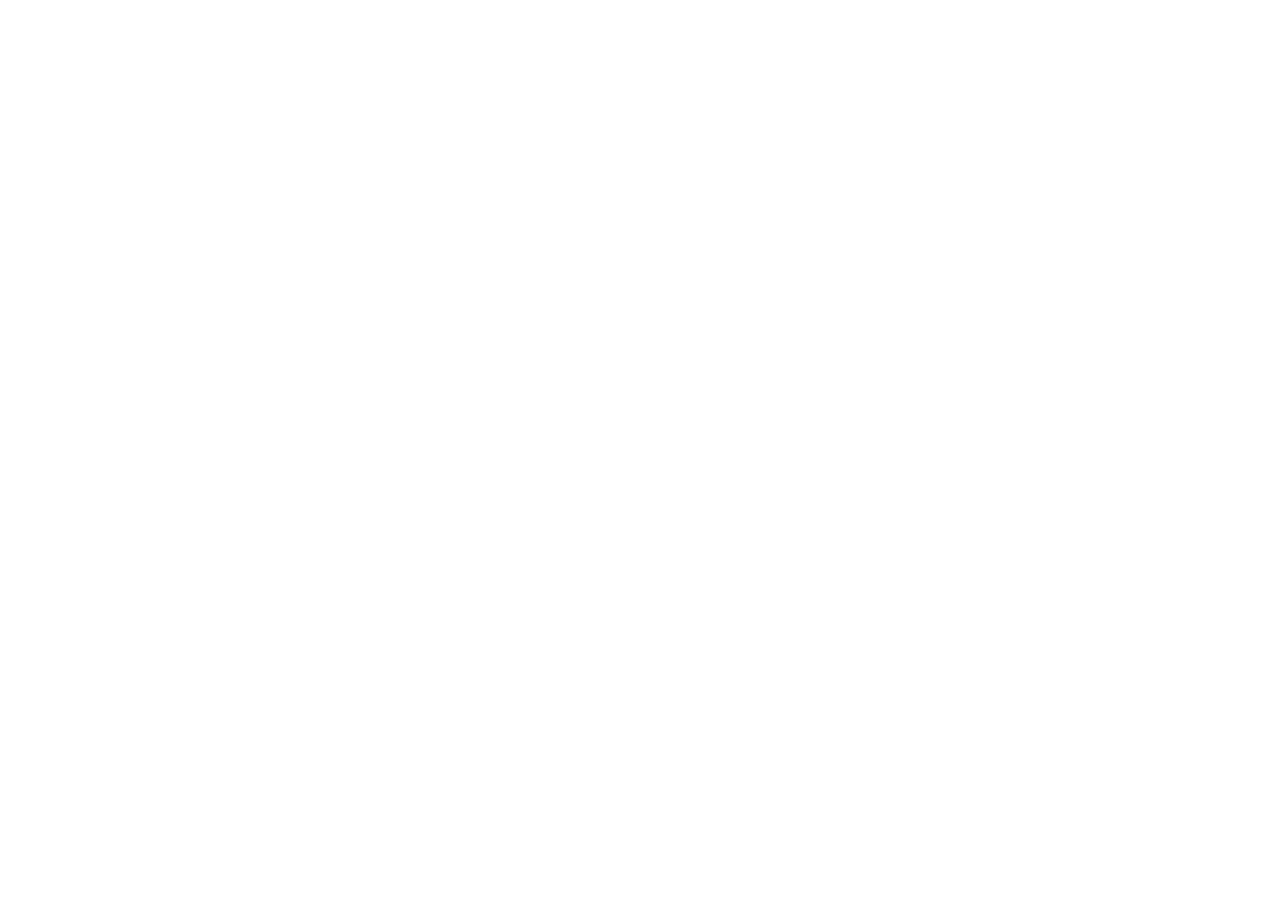
==== commit 9cbb75da: "Create cuidadoras-berazategui.html" ====
--- a/cuidadoras-berazategui.html
+++ b/cuidadoras-berazategui.html
@@ -1,1224 +1,31 @@
 <!DOCTYPE html>
-<html lang="es-AR">
-
+<html lang="es">
 <head>
   <meta charset="UTF-8">
-  <meta name="viewport" content="width=device-width, initial-scale=1.0">
 
-  <title>Cuidadoras en Berazategui | Cuidado domiciliario | Nurse Medical</title>
+  <title>Cuidadoras en Berazategui | Nurse Medical</title>
 
-  <meta
-    name="description"
-    content="Servicio de cuidadoras a domicilio en Berazategui. Acompañamiento personalizado, personal cercano a la zona y organización del cuidado según las necesidades de cada familia."
-  >
+  <meta http-equiv="refresh"
+        content="0; url=https://nursemedical.com.ar/cuidadoras-zona-sur.html">
 
-  <meta name="robots" content="index, follow">
+  <link rel="canonical"
+        href="https://nursemedical.com.ar/cuidadoras-zona-sur.html">
 
-  <link
-    rel="canonical"
-    href="https://nursemedical.com.ar/cuidadoras-berazategui.html"
-  >
-
-  <link rel="icon" type="image/png" href="icon.png">
-
-  <link
-    href="https://fonts.googleapis.com/css2?family=Belleza&family=Cardo:wght@400;700&display=swap"
-    rel="stylesheet"
-  >
-
-  <style>
-
-    :root {
-      --blue: #143657;
-      --blue-soft: #234d70;
-      --text: #294a66;
-      --muted: #657b8d;
-      --light: #f4f7f8;
-      --line: #dde6eb;
-      --white: #ffffff;
-      --cream: #f8f6f2;
-    }
-
-    * {
-      margin: 0;
-      padding: 0;
-      box-sizing: border-box;
-    }
-
-    html {
-      scroll-behavior: smooth;
-    }
-
-    body {
-      font-family: "Cardo", serif;
-      color: var(--blue);
-      background: var(--white);
-      line-height: 1.65;
-    }
-
-    h1,
-    h2,
-    h3,
-    nav,
-    .button,
-    .eyebrow,
-    .step-number {
-      font-family: "Belleza", sans-serif;
-    }
-
-    a {
-      color: inherit;
-    }
-
-    /* HEADER */
-
-    header {
-      width: 100%;
-      padding: 18px 7%;
-      background: rgba(255,255,255,.96);
-      border-bottom: 1px solid var(--line);
-      display: flex;
-      justify-content: space-between;
-      align-items: center;
-      position: sticky;
-      top: 0;
-      z-index: 100;
-    }
-
-    .brand {
-      display: flex;
-      align-items: center;
-      gap: 11px;
-      color: var(--blue);
-      text-decoration: none;
-      font-family: "Belleza", sans-serif;
-      font-size: 22px;
-    }
-
-    .brand img {
-      width: 38px;
-      height: 38px;
-      object-fit: contain;
-    }
-
-    nav {
-      display: flex;
-      gap: 28px;
-      align-items: center;
-    }
-
-    nav a {
-      text-decoration: none;
-      color: var(--blue);
-      font-size: 15px;
-      transition: .2s;
-    }
-
-    nav a:hover {
-      opacity: .6;
-    }
-
-    /* GENERAL */
-
-    section {
-      padding: 90px 8%;
-    }
-
-    .container {
-      max-width: 1180px;
-      margin: 0 auto;
-    }
-
-    .eyebrow {
-      text-transform: uppercase;
-      letter-spacing: 2px;
-      font-size: 13px;
-      margin-bottom: 16px;
-      font-weight: 700;
-    }
-
-    h1 {
-      font-size: clamp(44px, 6vw, 74px);
-      line-height: 1.04;
-      font-weight: 400;
-      max-width: 900px;
-      margin-bottom: 26px;
-    }
-
-    h2 {
-      font-size: clamp(34px, 4vw, 50px);
-      line-height: 1.1;
-      font-weight: 400;
-      margin-bottom: 20px;
-    }
-
-    h3 {
-      font-size: 23px;
-      line-height: 1.25;
-      font-weight: 400;
-    }
-
-    p {
-      color: var(--text);
-    }
-
-    .intro {
-      max-width: 750px;
-      font-size: 18px;
-      color: var(--text);
-    }
-
-    /* HERO */
-
-    .hero {
-      min-height: 650px;
-      display: flex;
-      align-items: center;
-      background:
-        linear-gradient(
-          120deg,
-          #edf3f6 0%,
-          #f7f9fa 48%,
-          #ffffff 100%
-        );
-    }
-
-    .hero-content {
-      max-width: 850px;
-    }
-
-    .hero-text {
-      font-size: 20px;
-      max-width: 720px;
-      margin-bottom: 34px;
-      color: #385a75;
-    }
-
-    .hero-note {
-      margin-top: 25px;
-      font-size: 15px;
-      color: var(--muted);
-      max-width: 650px;
-    }
-
-    /* BUTTONS */
-
-    .buttons {
-      display: flex;
-      flex-wrap: wrap;
-      gap: 13px;
-    }
-
-    .button {
-      display: inline-block;
-      padding: 15px 24px;
-      border-radius: 4px;
-      text-decoration: none;
-      font-size: 17px;
-      transition: .2s ease;
-    }
-
-    .button:hover {
-      transform: translateY(-2px);
-    }
-
-    .button-primary {
-      background: var(--blue);
-      color: var(--white);
-    }
-
-    .button-secondary {
-      background: var(--white);
-      color: var(--blue);
-      border: 1px solid var(--blue);
-    }
-
-    /* TRUST STRIP */
-
-    .trust-strip {
-      background: var(--blue);
-      color: var(--white);
-      padding: 30px 8%;
-    }
-
-    .trust-grid {
-      max-width: 1180px;
-      margin: auto;
-      display: grid;
-      grid-template-columns: repeat(3,1fr);
-      gap: 25px;
-    }
-
-    .trust-item {
-      padding-right: 25px;
-      border-right: 1px solid rgba(255,255,255,.2);
-    }
-
-    .trust-item:last-child {
-      border-right: none;
-    }
-
-    .trust-item strong {
-      display: block;
-      font-family: "Belleza", sans-serif;
-      font-size: 19px;
-      margin-bottom: 5px;
-    }
-
-    .trust-item span {
-      font-size: 15px;
-      opacity: .85;
-    }
-
-    /* SPLIT */
-
-    .split {
-      display: grid;
-      grid-template-columns: 1fr 1fr;
-      gap: 75px;
-      align-items: center;
-    }
-
-    .section-light {
-      background: var(--light);
-    }
-
-    .section-cream {
-      background: var(--cream);
-    }
-
-    /* LOCAL */
-
-    .local-card {
-      background: var(--blue);
-      color: var(--white);
-      padding: 44px;
-      border-radius: 8px;
-    }
-
-    .local-card h3 {
-      font-size: 29px;
-      margin-bottom: 18px;
-    }
-
-    .local-card p {
-      color: rgba(255,255,255,.88);
-    }
-
-    .local-points {
-      margin-top: 28px;
-      display: grid;
-      gap: 18px;
-    }
-
-    .local-point {
-      border-top: 1px solid rgba(255,255,255,.2);
-      padding-top: 18px;
-    }
-
-    .local-point strong {
-      display: block;
-      font-family: "Belleza", sans-serif;
-      margin-bottom: 4px;
-      font-size: 19px;
-    }
-
-    /* CARDS */
-
-    .cards {
-      display: grid;
-      grid-template-columns: repeat(3,1fr);
-      gap: 22px;
-      margin-top: 45px;
-    }
-
-    .card {
-      padding: 31px;
-      background: var(--white);
-      border: 1px solid var(--line);
-      border-radius: 7px;
-    }
-
-    .card h3 {
-      margin-bottom: 12px;
-    }
-
-    .card p {
-      color: var(--text);
-    }
-
-    /* LIST */
-
-    .clean-list {
-      list-style: none;
-      margin-top: 27px;
-    }
-
-    .clean-list li {
-      padding: 14px 0;
-      border-bottom: 1px solid var(--line);
-      color: var(--text);
-      font-size: 17px;
-    }
-
-    .clean-list li::before {
-      content: "✓";
-      font-weight: bold;
-      color: var(--blue);
-      margin-right: 12px;
-    }
-
-    /* PROCESS */
-
-    .process {
-      display: grid;
-      grid-template-columns: repeat(5,1fr);
-      gap: 18px;
-      margin-top: 45px;
-    }
-
-    .step {
-      background: var(--white);
-      border: 1px solid var(--line);
-      padding: 27px;
-      border-radius: 7px;
-    }
-
-    .step-number {
-      display: block;
-      font-size: 31px;
-      color: #9aaab6;
-      margin-bottom: 18px;
-    }
-
-    .step h3 {
-      font-size: 20px;
-      margin-bottom: 10px;
-    }
-
-    .step p {
-      font-size: 15px;
-    }
-
-    /* DIFFERENCE */
-
-    .difference-box {
-      background: var(--blue);
-      color: var(--white);
-      padding: 45px;
-      border-radius: 8px;
-    }
-
-    .difference-box h2 {
-      color: var(--white);
-    }
-
-    .difference-box p {
-      color: rgba(255,255,255,.88);
-      margin-bottom: 16px;
-    }
-
-    /* FAMILY */
-
-    .family-copy {
-      max-width: 830px;
-    }
-
-    .family-copy p {
-      font-size: 18px;
-      margin-top: 18px;
-    }
-
-    /* COVERAGE */
-
-    .areas {
-      display: flex;
-      flex-wrap: wrap;
-      gap: 10px;
-      margin-top: 30px;
-    }
-
-    .area {
-      padding: 10px 17px;
-      border: 1px solid #cad6dd;
-      background: white;
-      border-radius: 30px;
-      font-size: 15px;
-    }
-
-    /* FAQ */
-
-    .faq {
-      max-width: 900px;
-      margin-top: 35px;
-    }
-
-    .faq-item {
-      padding: 25px 0;
-      border-bottom: 1px solid var(--line);
-    }
-
-    .faq-item h3 {
-      margin-bottom: 9px;
-    }
-
-    /* CTA */
-
-    .cta {
-      background: var(--blue);
-      color: var(--white);
-      text-align: center;
-    }
-
-    .cta h2 {
-      color: var(--white);
-      max-width: 780px;
-      margin: 0 auto 20px;
-    }
-
-    .cta p {
-      color: rgba(255,255,255,.88);
-      max-width: 690px;
-      margin: 0 auto 31px;
-      font-size: 18px;
-    }
-
-    .cta .button {
-      background: white;
-      color: var(--blue);
-    }
-
-    /* FOOTER */
-
-    footer {
-      padding: 35px 8%;
-      text-align: center;
-      color: var(--muted);
-      font-size: 14px;
-    }
-
-    footer a {
-      color: var(--blue);
-    }
-
-    /* MOBILE */
-
-    @media(max-width: 900px) {
-
-      nav {
-        display: none;
-      }
-
-      section {
-        padding: 65px 7%;
-      }
-
-      .hero {
-        min-height: auto;
-        padding-top: 75px;
-        padding-bottom: 75px;
-      }
-
-      .split,
-      .cards,
-      .trust-grid,
-      .process {
-        grid-template-columns: 1fr;
-      }
-
-      .trust-item {
-        border-right: none;
-        border-bottom: 1px solid rgba(255,255,255,.2);
-        padding-bottom: 20px;
-      }
-
-      .trust-item:last-child {
-        border-bottom: none;
-      }
-
-      .local-card,
-      .difference-box {
-        padding: 32px;
-      }
-
-    }
-
-  </style>
-
-  <script type="application/ld+json">
-  {
-    "@context": "https://schema.org",
-    "@type": "Service",
-    "name": "Cuidadoras a domicilio en Berazategui",
-    "provider": {
-      "@type": "Organization",
-      "name": "Nurse Medical",
-      "url": "https://nursemedical.com.ar/"
-    },
-    "areaServed": [
-      "Berazategui",
-      "Ranelagh",
-      "Hudson",
-      "Plátanos",
-      "Quilmes",
-      "Bernal",
-      "Ezpeleta",
-      "Florencio Varela"
-    ],
-    "url": "https://nursemedical.com.ar/cuidadoras-berazategui.html"
-  }
-  </script>
-
+  <meta name="robots" content="noindex, follow">
 </head>
 
-
 <body>
-
-<header>
-
-  <a class="brand" href="index.html">
-    <img src="icon.png" alt="Logo Nurse Medical">
-    Nurse Medical
-  </a>
-
-  <nav>
-    <a href="index.html">Inicio</a>
-    <a href="#servicio">El servicio</a>
-    <a href="#como-trabajamos">Cómo trabajamos</a>
-    <a href="#preguntas">Preguntas frecuentes</a>
-  </nav>
-
-</header>
-
-
-<main>
-
-
-<!-- HERO -->
-
-<section class="hero">
-
-  <div class="container hero-content">
-
-    <div class="eyebrow">
-      Cuidados domiciliarios · Berazategui
-    </div>
-
-    <h1>
-      Cuidadoras a domicilio en Berazategui
-    </h1>
-
-    <p class="hero-text">
-      Organizamos servicios de acompañamiento domiciliario de acuerdo con
-      las necesidades de cada persona y su familia, buscando que el cuidado
-      sea práctico, cercano y sostenible en el tiempo.
-    </p>
-
-    <div class="buttons">
-
-      <a
-        class="button button-primary"
-        href="https://wa.me/5491135798229"
-        target="_blank"
-        rel="noopener"
-      >
-        Consultar disponibilidad
-      </a>
-
-      <a
-        class="button button-secondary"
-        href="#como-trabajamos"
-      >
-        Cómo trabajamos
-      </a>
-
-    </div>
-
-    <p class="hero-note">
-      Si todavía no sabés si necesitás una cuidadora o personal de enfermería,
-      podés contarnos el caso y orientamos la consulta.
-    </p>
-
-  </div>
-
-</section>
-
-
-<!-- TRUST -->
-
-<div class="trust-strip">
-
-  <div class="trust-grid">
-
-    <div class="trust-item">
-      <strong>Cobertura domiciliaria</strong>
-      <span>Berazategui y distintas localidades de Zona Sur.</span>
-    </div>
-
-    <div class="trust-item">
-      <strong>Servicio personalizado</strong>
-      <span>La cobertura se organiza según cada caso y cada familia.</span>
-    </div>
-
-    <div class="trust-item">
-      <strong>Personal cercano</strong>
-      <span>Priorizamos perfiles de la zona cuando la disponibilidad lo permite.</span>
-    </div>
-
-  </div>
-
-</div>
-
-
-<!-- PERSONAL LOCAL -->
-
-<section id="como-trabajamos">
-
-  <div class="container split">
-
-    <div>
-
-      <div class="eyebrow">
-        Una organización más práctica
-      </div>
-
-      <h2>
-        Priorizamos personal cercano al domicilio
-      </h2>
-
-      <p class="intro">
-        Al organizar una cobertura no solo tenemos en cuenta el perfil de la
-        cuidadora. También consideramos la ubicación del domicilio, los horarios
-        solicitados y la distancia que debe recorrer la profesional.
-      </p>
-
-      <br>
-
-      <p class="intro">
-        Siempre que la disponibilidad lo permite, buscamos personal de
-        Berazategui o localidades cercanas. Esto facilita los traslados
-        cotidianos y ayuda a reducir inconvenientes vinculados con viajes
-        extensos, demoras o dificultades de movilidad.
-      </p>
-
-    </div>
-
-
-    <div class="local-card">
-
-      <h3>
-        ¿Por qué tenemos en cuenta la cercanía?
-      </h3>
-
-      <div class="local-points">
-
-        <div class="local-point">
-          <strong>Traslados más prácticos</strong>
-          <span>
-            Buscamos reducir distancias innecesarias para facilitar la
-            organización cotidiana.
-          </span>
-        </div>
-
-        <div class="local-point">
-          <strong>Mejor organización</strong>
-          <span>
-            La ubicación se considera junto con los horarios y las necesidades
-            específicas de cada familia.
-          </span>
-        </div>
-
-        <div class="local-point">
-          <strong>Continuidad del servicio</strong>
-          <span>
-            Buscamos organizar coberturas que puedan sostenerse de manera
-            práctica en el tiempo.
-          </span>
-        </div>
-
-      </div>
-
-    </div>
-
-  </div>
-
-</section>
-
-
-<!-- PERFIL -->
-
-<section class="section-light" id="servicio">
-
-  <div class="container">
-
-    <div class="eyebrow">
-      Cada caso es diferente
-    </div>
-
-    <h2>
-      No todas las personas necesitan el mismo tipo de acompañamiento
-    </h2>
-
-    <p class="intro">
-      Antes de organizar un servicio buscamos conocer la situación de la
-      persona, su nivel de autonomía, la dinámica del hogar y qué tipo de ayuda
-      necesita durante el día.
-    </p>
-
-
-    <div class="cards">
-
-      <article class="card">
-
-        <h3>Necesidades de la persona</h3>
-
-        <p>
-          Consideramos su autonomía, movilidad, rutina cotidiana y las tareas
-          en las que necesita asistencia.
-        </p>
-
-      </article>
-
-
-      <article class="card">
-
-        <h3>Organización familiar</h3>
-
-        <p>
-          Definimos días, horarios, cantidad de horas y dinámica de la
-          cobertura según las necesidades reales de la familia.
-        </p>
-
-      </article>
-
-
-      <article class="card">
-
-        <h3>Perfil y ubicación</h3>
-
-        <p>
-          Buscamos compatibilidad con el caso y, siempre que sea posible,
-          cercanía entre la cuidadora y el domicilio.
-        </p>
-
-      </article>
-
-    </div>
-
-  </div>
-
-</section>
-
-
-<!-- TAREAS -->
-
-<section>
-
-  <div class="container split">
-
-    <div>
-
-      <div class="eyebrow">
-        Acompañamiento cotidiano
-      </div>
-
-      <h2>
-        ¿En qué puede acompañar una cuidadora?
-      </h2>
-
-      <p class="intro">
-        Las tareas se definen de acuerdo con cada situación y siempre dentro
-        de las funciones correspondientes al rol.
-      </p>
-
-    </div>
-
-
-    <div>
-
-      <ul class="clean-list">
-
-        <li>Compañía y supervisión durante el día</li>
-
-        <li>Asistencia en actividades de la vida diaria</li>
-
-        <li>Apoyo en higiene y cuidado personal</li>
-
-        <li>Preparación o supervisión de comidas</li>
-
-        <li>Apoyo durante la movilidad dentro del hogar</li>
-
-        <li>Prevención de situaciones que puedan generar caídas o accidentes</li>
-
-        <li>Estimulación mediante conversación y actividades cotidianas</li>
-
-        <li>Acompañamiento en actividades cercanas previamente acordadas</li>
-
-        <li>Organización y acompañamiento de la rutina diaria</li>
-
-        <li>Recordatorio y seguimiento de la rutina de medicación indicada</li>
-
-      </ul>
-
-    </div>
-
-  </div>
-
-</section>
-
-
-<!-- FAMILIAS -->
-
-<section class="section-cream">
-
-  <div class="container family-copy">
-
-    <div class="eyebrow">
-      Para la persona y también para su familia
-    </div>
-
-    <h2>
-      No hace falta esperar a estar desbordados para pedir ayuda
-    </h2>
-
-    <p>
-      Muchas familias comienzan a buscar una cuidadora cuando notan que su
-      mamá, su papá o un familiar necesita mayor supervisión, ayuda para
-      determinadas actividades o simplemente ya no debería permanecer tantas
-      horas solo.
-    </p>
-
-    <p>
-      El acompañamiento domiciliario también puede utilizarse para organizar
-      mejor la rutina familiar y brindar tranquilidad cuando los familiares
-      no pueden estar presentes durante todas las horas necesarias.
-    </p>
-
-  </div>
-
-</section>
-
-
-<!-- ENFERMERIA -->
-
-<section>
-
-  <div class="container difference-box">
-
-    <div class="eyebrow">
-      Es importante distinguir los roles
-    </div>
-
-    <h2>
-      Cuidadora y enfermera no cumplen la misma función
-    </h2>
-
-    <p>
-      Una cuidadora acompaña principalmente las actividades cotidianas,
-      la supervisión y el bienestar general de la persona.
-    </p>
-
-    <p>
-      Cuando existen curaciones, procedimientos, administración de medicación
-      por determinadas vías u otras prácticas correspondientes al ejercicio
-      profesional de enfermería, el servicio debe ser realizado por personal
-      habilitado para esa función.
-    </p>
-
-    <p>
-      Si la familia no sabe qué perfil necesita, podemos conocer el caso y
-      orientar la consulta.
-    </p>
-
-  </div>
-
-</section>
-
-
-<!-- PROCESS -->
-
-<section class="section-light">
-
-  <div class="container">
-
-    <div class="eyebrow">
-      Desde la consulta hasta el inicio
-    </div>
-
-    <h2>
-      ¿Cómo coordinamos el servicio?
-    </h2>
-
-    <p class="intro">
-      Buscamos que la familia sepa desde el comienzo cómo se organiza la
-      cobertura.
-    </p>
-
-
-    <div class="process">
-
-      <article class="step">
-
-        <span class="step-number">01</span>
-
-        <h3>Nos contás el caso</h3>
-
-        <p>
-          Quién necesita acompañamiento, dónde vive y qué tipo de ayuda requiere.
-        </p>
-
-      </article>
-
-
-      <article class="step">
-
-        <span class="step-number">02</span>
-
-        <h3>Evaluamos la necesidad</h3>
-
-        <p>
-          Orientamos si corresponde una cuidadora, enfermería u otro tipo de
-          acompañamiento.
-        </p>
-
-      </article>
-
-
-      <article class="step">
-
-        <span class="step-number">03</span>
-
-        <h3>Definimos la cobertura</h3>
-
-        <p>
-          Organizamos días, horarios, cantidad de horas y características
-          necesarias.
-        </p>
-
-      </article>
-
-
-      <article class="step">
-
-        <span class="step-number">04</span>
-
-        <h3>Buscamos el perfil</h3>
-
-        <p>
-          Consideramos necesidades del caso, disponibilidad, horarios y
-          ubicación.
-        </p>
-
-      </article>
-
-
-      <article class="step">
-
-        <span class="step-number">05</span>
-
-        <h3>Coordinamos el inicio</h3>
-
-        <p>
-          Organizamos el comienzo del acompañamiento y la comunicación con la
-          familia.
-        </p>
-
-      </article>
-
-    </div>
-
-  </div>
-
-</section>
-
-
-<!-- COVERAGE -->
-
-<section>
-
-  <div class="container">
-
-    <div class="eyebrow">
-      Cobertura en Zona Sur
-    </div>
-
-    <h2>
-      Berazategui y localidades cercanas
-    </h2>
-
-    <p class="intro">
-      La disponibilidad se organiza según la ubicación del domicilio, los
-      horarios solicitados y los profesionales disponibles en cada zona.
-    </p>
-
-
-    <div class="areas">
-
-      <span class="area">Berazategui</span>
-      <span class="area">Ranelagh</span>
-      <span class="area">Hudson</span>
-      <span class="area">Plátanos</span>
-      <span class="area">Quilmes</span>
-      <span class="area">Bernal</span>
-      <span class="area">Ezpeleta</span>
-      <span class="area">Florencio Varela</span>
-
-    </div>
-
-    <p style="margin-top:25px;">
-      ¿No encontrás tu localidad?
-      Podés consultarnos para conocer disponibilidad en tu zona.
-    </p>
-
-  </div>
-
-</section>
-
-
-<!-- FAQ -->
-
-<section class="section-light" id="preguntas">
-
-  <div class="container">
-
-    <div class="eyebrow">
-      Antes de contratar
-    </div>
-
-    <h2>
-      Preguntas frecuentes
-    </h2>
-
-
-    <div class="faq">
-
-      <div class="faq-item">
-
-        <h3>
-          ¿Las cuidadoras trabajan solamente con adultos mayores?
-        </h3>
-
-        <p>
-          No. El servicio puede solicitarse para personas de distintas edades
-          que necesiten acompañamiento, supervisión o asistencia en sus
-          actividades cotidianas.
-        </p>
-
-      </div>
-
-
-      <div class="faq-item">
-
-        <h3>
-          ¿Se puede contratar el servicio solamente algunas horas?
-        </h3>
-
-        <p>
-          Sí. Los días y horarios se organizan según las necesidades de la
-          persona, la familia y la disponibilidad del servicio.
-        </p>
-
-      </div>
-
-
-      <div class="faq-item">
-
-        <h3>
-          ¿Cómo eligen a la cuidadora?
-        </h3>
-
-        <p>
-          Buscamos conocer primero las características del caso y luego
-          consideramos experiencia, disponibilidad, horarios, perfil requerido
-          y cercanía con el domicilio.
-        </p>
-
-      </div>
-
-
-      <div class="faq-item">
-
-        <h3>
-          ¿La cuidadora puede realizar tareas de enfermería?
-        </h3>
-
-        <p>
-          No son roles intercambiables. Cuando la persona necesita prácticas
-          correspondientes a enfermería, debe intervenir personal habilitado
-          para realizarlas.
-        </p>
-
-      </div>
-
-
-      <div class="faq-item">
-
-        <h3>
-          ¿Trabajan únicamente en Berazategui?
-        </h3>
-
-        <p>
-          No. Nurse Medical brinda cobertura en distintas localidades de Zona
-          Sur y otras zonas según disponibilidad.
-        </p>
-
-      </div>
-
-    </div>
-
-  </div>
-
-</section>
-
-
-<!-- CTA -->
-
-<section class="cta">
-
-  <div class="container">
-
-    <h2>
-      ¿Estás buscando una cuidadora en Berazategui?
-    </h2>
-
-    <p>
-      Contanos brevemente quién necesita acompañamiento, en qué zona se
-      encuentra y qué cantidad de horas necesita. Podemos orientarte sobre el
-      tipo de servicio más adecuado para el caso.
-    </p>
-
-    <a
-      class="button"
-      href="https://wa.me/5491135798229"
-      target="_blank"
-      rel="noopener"
-    >
-      Consultar disponibilidad por WhatsApp
-    </a>
-
-  </div>
-
-</section>
-
-
-</main>
-
-
-<footer>
-
   <p>
-    © 2026 Nurse Medical · Servicios domiciliarios en Zona Sur ·
-    <a
-      href="https://instagram.com/nursemedical.ar"
-      target="_blank"
-      rel="noopener"
-    >
-      Instagram
+    Esta página cambió de ubicación.
+    <a href="https://nursemedical.com.ar/cuidadoras-zona-sur.html">
+      Ver cobertura de cuidadoras en Zona Sur
     </a>
   </p>
 
-</footer>
-
-
+  <script>
+    window.location.replace(
+      "https://nursemedical.com.ar/cuidadoras-zona-sur.html"
+    );
+  </script>
 </body>
 </html>
